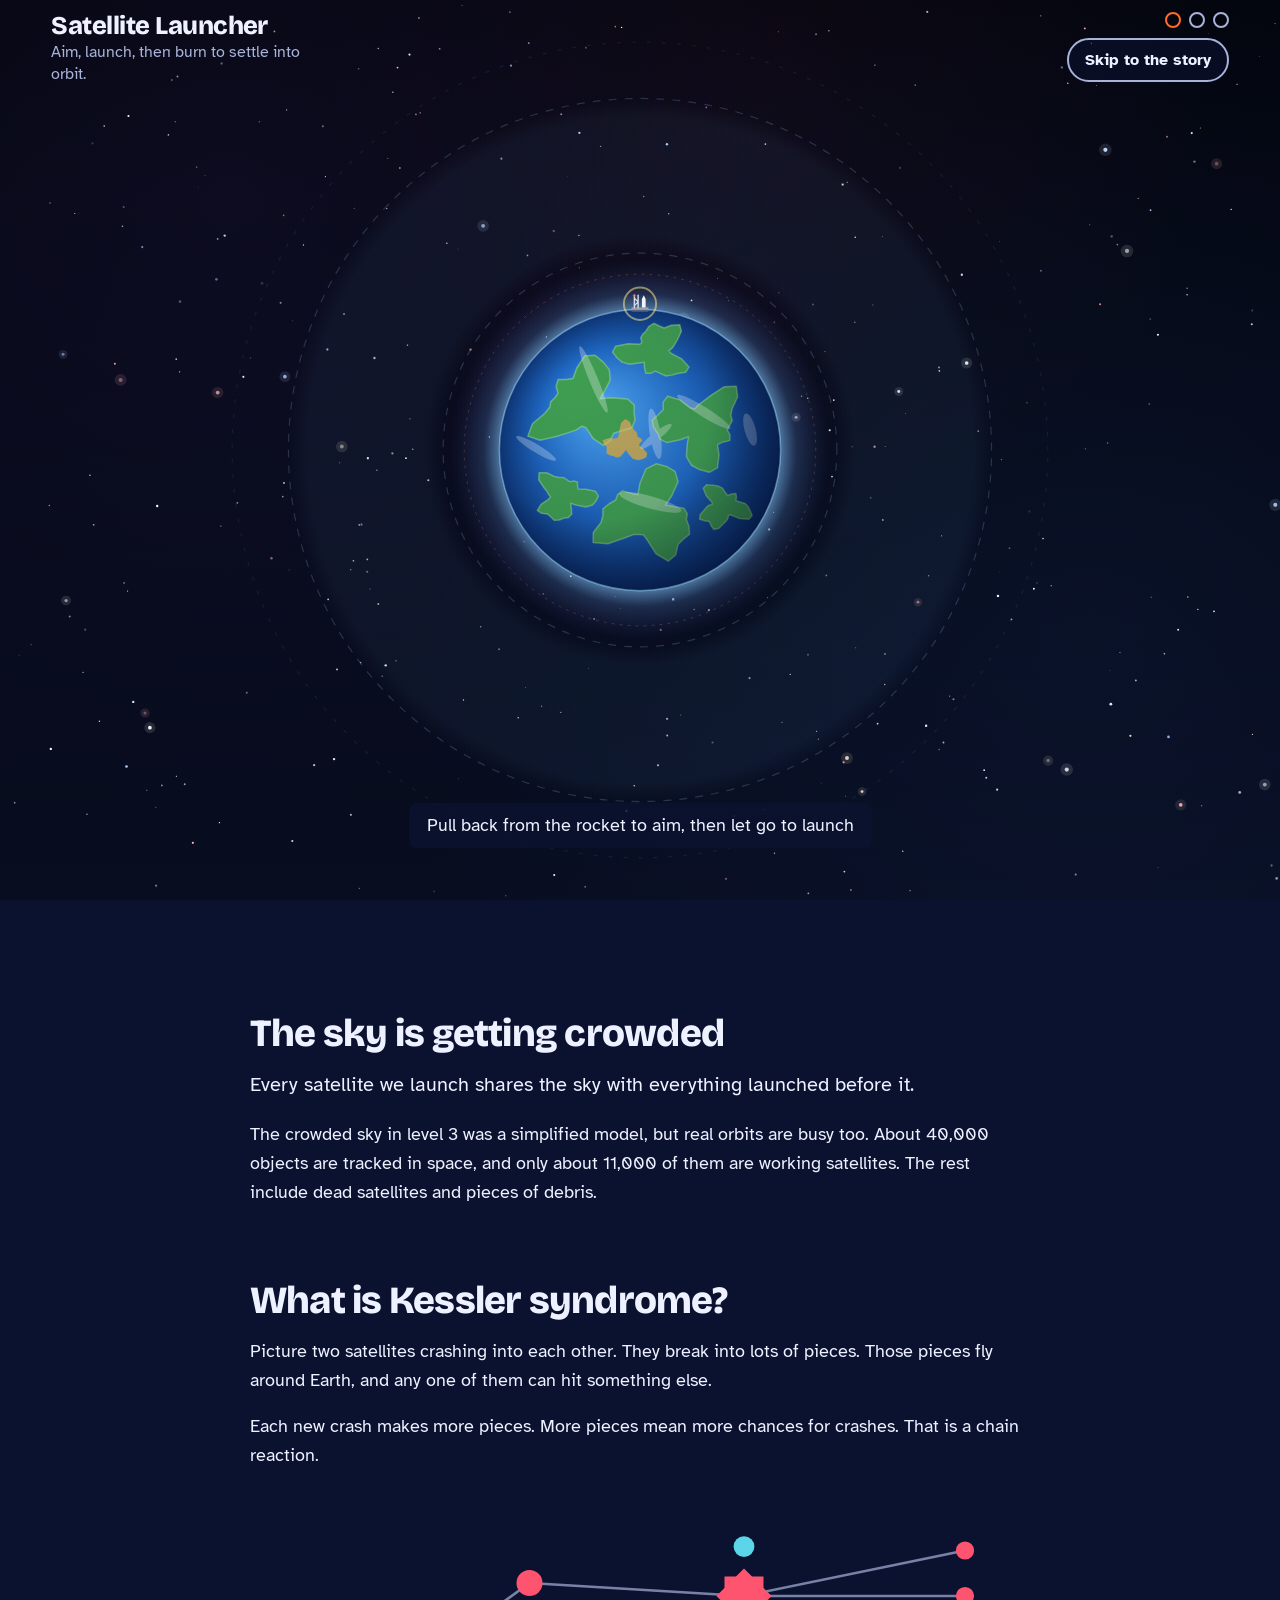
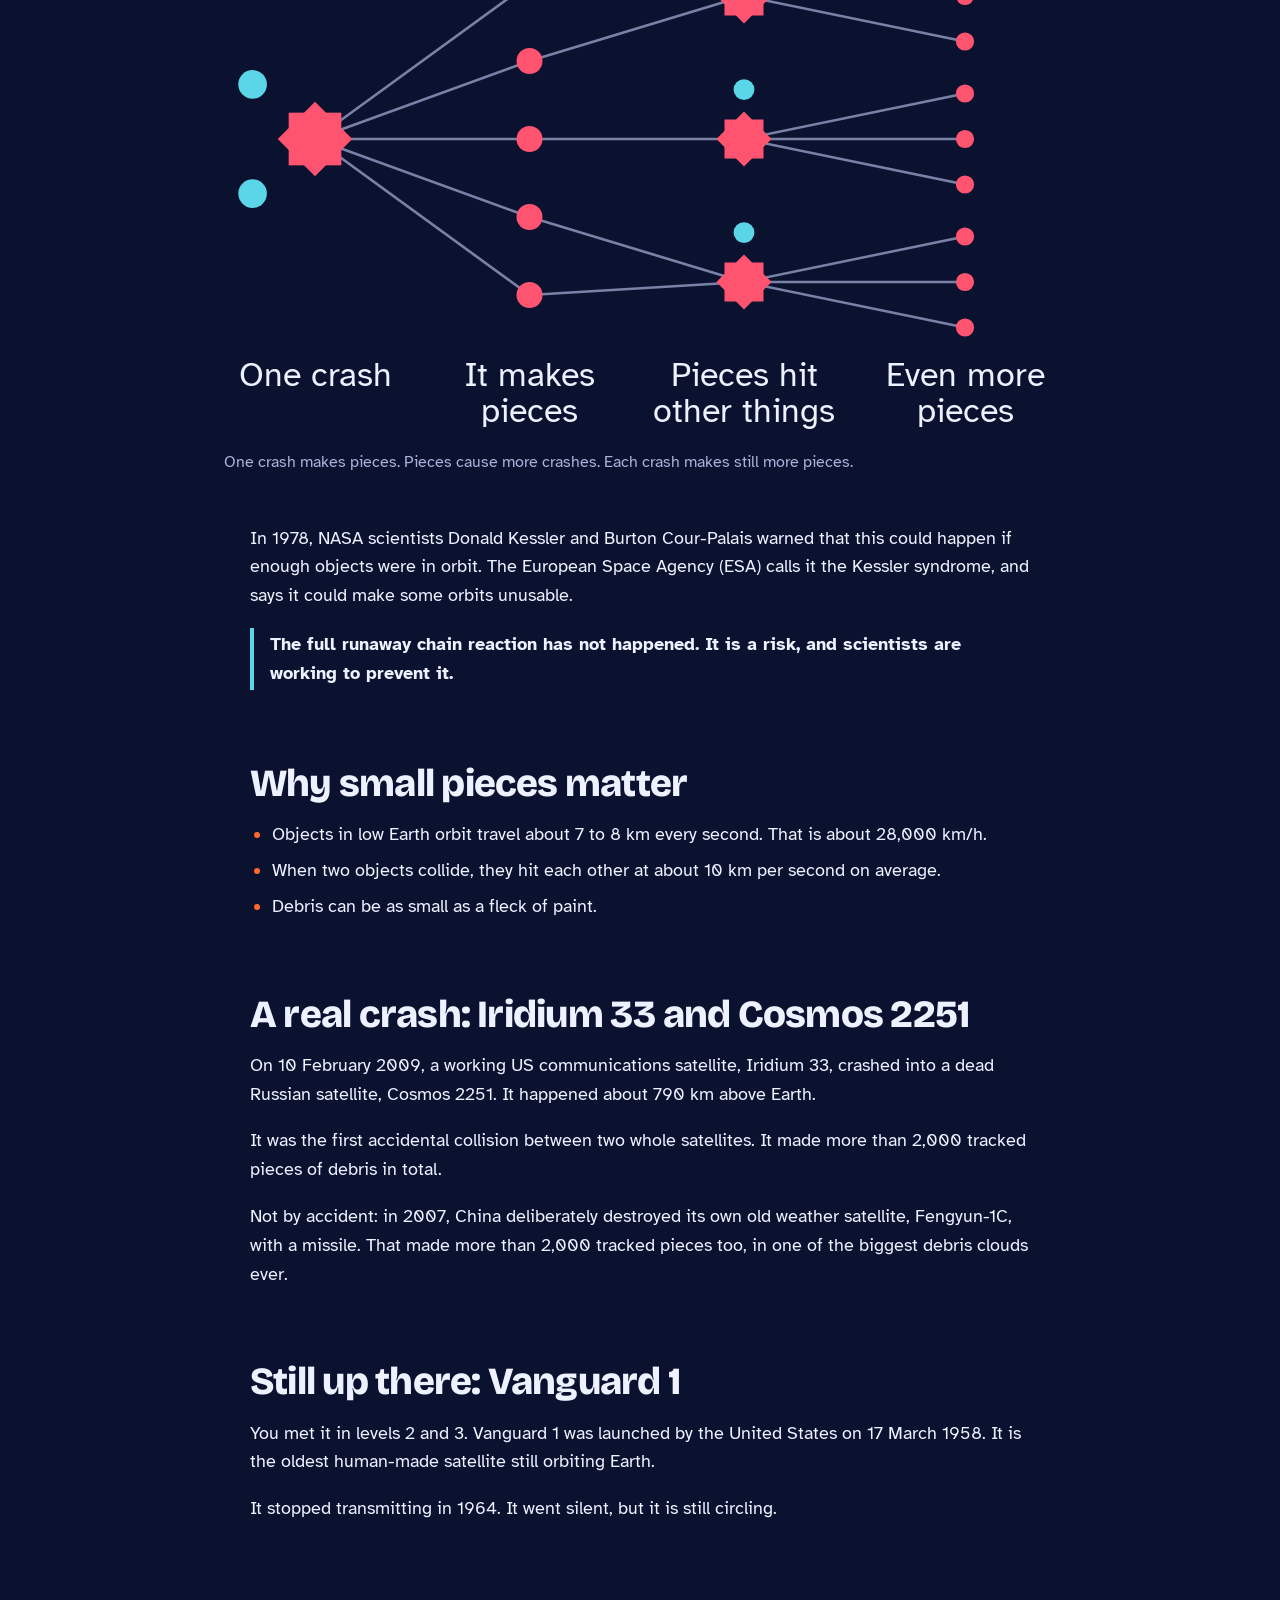
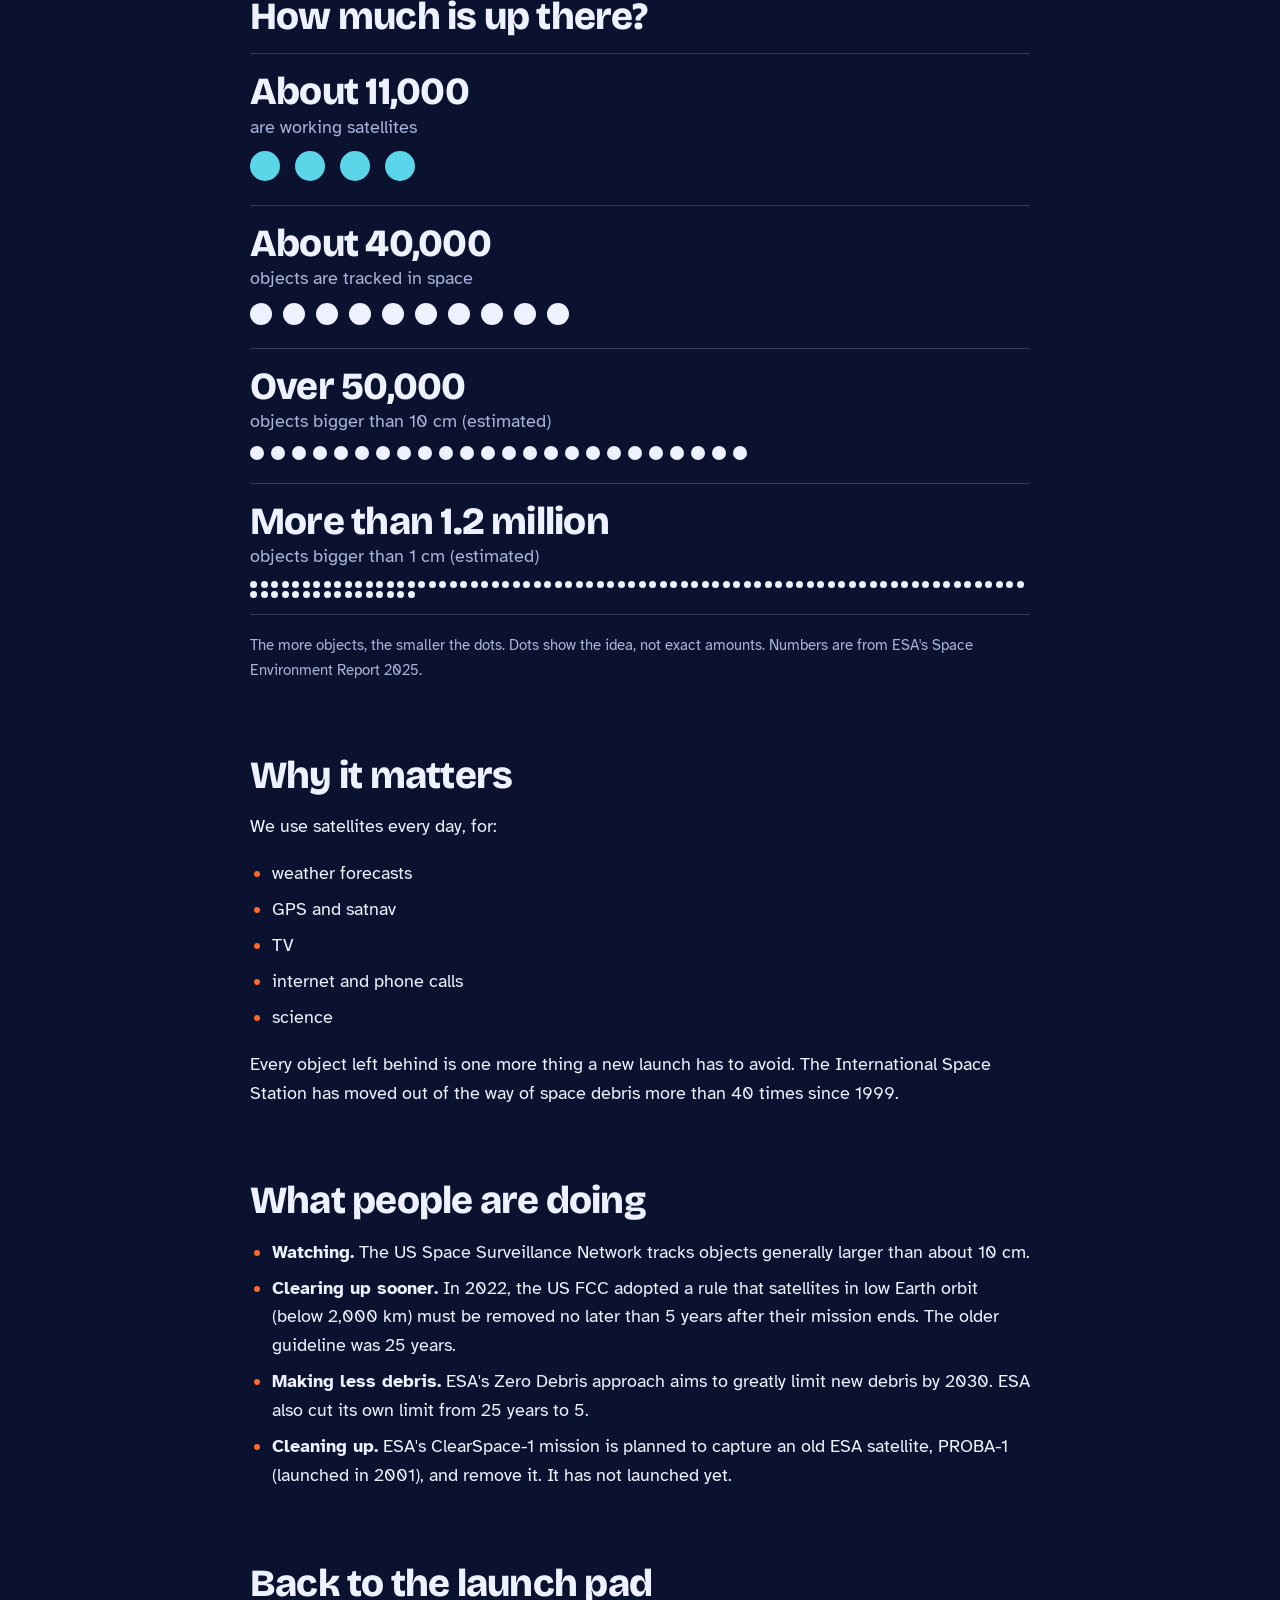
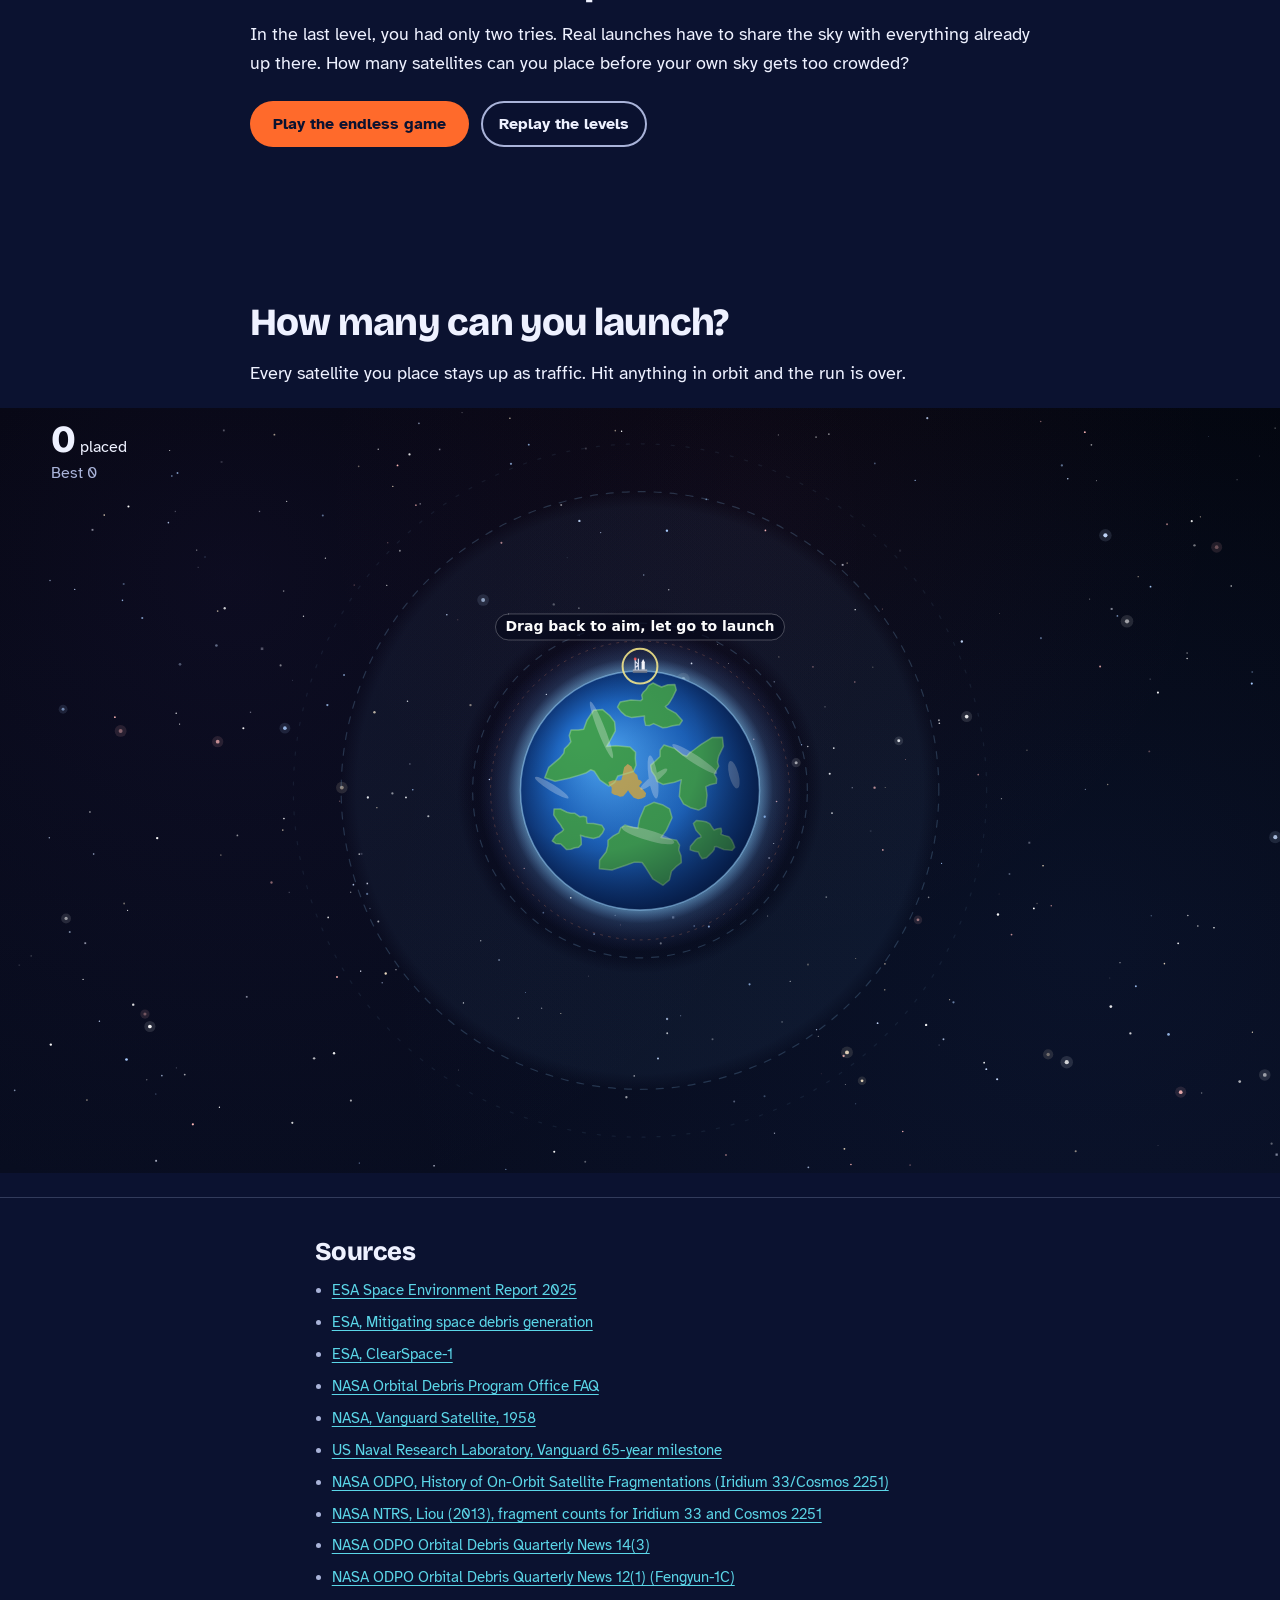
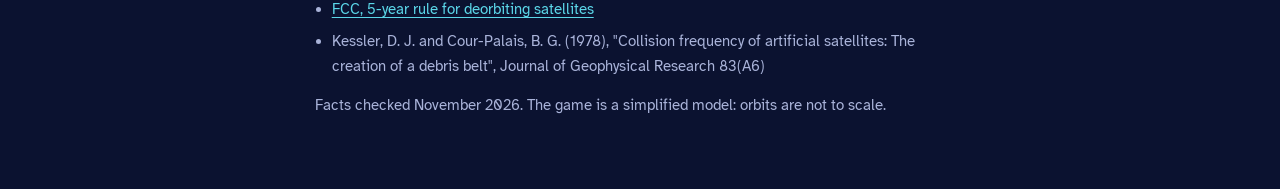
==== index.html @ e0dd737a "Add satellite launcher game and Kessler syndrome story page Front-end-only page: three scripted laun" ====
<!doctype html>
<html lang="en">
<head>
  <meta charset="utf-8">
  <meta name="viewport" content="width=device-width, initial-scale=1, viewport-fit=cover">
  <title>Satellite Launcher: how crowded is Earth's orbit?</title>
  <meta name="description" content="Launch a satellite into orbit, then find out why hardware left behind in space is a problem. A game and short story about space debris and the Kessler syndrome.">
  <meta name="theme-color" content="#0B1230">
  <link rel="icon" href="data:image/svg+xml,%3Csvg xmlns='http://www.w3.org/2000/svg' viewBox='0 0 32 32'%3E%3Crect width='32' height='32' fill='%230B1230'/%3E%3Ccircle cx='16' cy='16' r='9' fill='none' stroke='%235BD6E8' stroke-width='2'/%3E%3Ccircle cx='25' cy='16' r='3.5' fill='%23FF6A2B'/%3E%3C/svg%3E">
  <link rel="preconnect" href="https://fonts.googleapis.com">
  <link rel="preconnect" href="https://fonts.gstatic.com" crossorigin>
  <link href="https://fonts.googleapis.com/css2?family=Atkinson+Hyperlegible:wght@400;700&family=Bricolage+Grotesque:opsz,wght@12..96,700;12..96,800&display=swap" rel="stylesheet">
  <link rel="stylesheet" href="css/styles.css">
  <script type="module" src="js/main.js"></script>
</head>
<body>
<main>

  <!-- Scripted game: levels 1 to 3 -->
  <section id="game" class="stage" aria-label="Satellite launcher game">
    <canvas id="game-canvas" tabindex="0" aria-label="Satellite launcher game. Pull back from the rocket to aim, let go to launch, then press Space or tap to fire your burn. Keyboard: arrow keys aim, Enter launches, Space burns."></canvas>
    <div class="hud">
      <header class="hud-top">
        <div class="brand">
          <h1>Satellite Launcher</h1>
          <p>Aim, launch, then burn to settle into orbit.</p>
        </div>
        <div class="hud-right">
          <ol class="levels" aria-label="Level progress">
            <li><span class="ring" aria-hidden="true"></span><span class="sr-only">Level 1</span></li>
            <li><span class="ring" aria-hidden="true"></span><span class="sr-only">Level 2</span></li>
            <li><span class="ring" aria-hidden="true"></span><span class="sr-only">Level 3</span></li>
          </ol>
          <button type="button" id="skip-btn" class="btn btn-ghost">Skip to the story</button>
        </div>
      </header>
      <p id="attempt" class="attempt" hidden></p>
      <p id="engine-notice" class="notice" hidden></p>
      <div id="result" class="panel result" hidden role="group" aria-labelledby="result-h">
        <h2 id="result-h"></h2>
        <p id="result-line"></p>
        <button type="button" id="result-btn" class="btn btn-primary"></button>
      </div>
      <p id="prompt" class="prompt"></p>
    </div>
    <div id="live" class="sr-only" aria-live="polite"></div>
  </section>
  <div class="stage-skip">
    <button type="button" id="skip-btn-2" class="btn btn-ghost">Skip to the story &darr;</button>
  </div>

  <!-- Education article -->
  <article id="story" class="story" aria-labelledby="article-title">
    <div class="col">
      <h2 id="article-title" tabindex="-1">The sky is getting crowded</h2>
      <p id="opener-line" class="opener">Every satellite we launch shares the sky with everything launched before it.</p>
      <p>The crowded sky in level 3 was a simplified model, but real orbits are busy too. About 40,000 objects are tracked in space, and only about 11,000 of them are working satellites. The rest include dead satellites and pieces of debris.</p>
    </div>

    <div class="col">
      <h2>What is Kessler syndrome?</h2>
      <p>Picture two satellites crashing into each other. They break into lots of pieces. Those pieces fly around Earth, and any one of them can hit something else.</p>
      <p>Each new crash makes more pieces. More pieces mean more chances for crashes. That is a chain reaction.</p>
    </div>

    <figure class="chain">
      <svg viewBox="0 0 640 400" role="img" aria-labelledby="chain-t chain-d" xmlns="http://www.w3.org/2000/svg">
        <title id="chain-t">A chain reaction of crashes</title>
        <desc id="chain-d">Step one: one crash. Step two: it makes pieces. Step three: pieces hit three other satellites, causing three more crashes. Step four: those crashes make even more pieces.</desc>
        <defs>
          <g id="burst"><rect x="-15" y="-15" width="30" height="30"/><rect x="-15" y="-15" width="30" height="30" transform="rotate(45)"/></g>
        </defs>
        <g class="c-lines">
          <!-- crash to pieces -->
          <path d="M70 170L235 50M70 170L235 110M70 170L235 170M70 170L235 230M70 170L235 290"/>
          <!-- pieces to new crashes -->
          <path d="M235 50L400 60M235 110L400 60M235 170L400 170M235 230L400 280M235 290L400 280"/>
          <!-- new crashes to more pieces -->
          <path d="M400 60L570 25M400 60L570 60M400 60L570 95M400 170L570 135M400 170L570 170M400 170L570 205M400 280L570 245M400 280L570 280M400 280L570 315"/>
        </g>
        <g class="c-body"><circle cx="22" cy="128" r="11"/><circle cx="22" cy="212" r="11"/></g>
        <use href="#burst" class="c-burst" transform="translate(70 170) scale(1.35)"/>
        <g class="c-frag"><circle cx="235" cy="50" r="10"/><circle cx="235" cy="110" r="10"/><circle cx="235" cy="170" r="10"/><circle cx="235" cy="230" r="10"/><circle cx="235" cy="290" r="10"/></g>
        <g class="c-body"><circle cx="400" cy="22" r="8"/><circle cx="400" cy="132" r="8"/><circle cx="400" cy="242" r="8"/></g>
        <use href="#burst" class="c-burst" transform="translate(400 60)"/>
        <use href="#burst" class="c-burst" transform="translate(400 170)"/>
        <use href="#burst" class="c-burst" transform="translate(400 280)"/>
        <g class="c-frag c-small"><circle cx="570" cy="25" r="7"/><circle cx="570" cy="60" r="7"/><circle cx="570" cy="95" r="7"/><circle cx="570" cy="135" r="7"/><circle cx="570" cy="170" r="7"/><circle cx="570" cy="205" r="7"/><circle cx="570" cy="245" r="7"/><circle cx="570" cy="280" r="7"/><circle cx="570" cy="315" r="7"/></g>
        <g class="c-label" text-anchor="middle">
          <text x="70" y="360">One crash</text>
          <text x="235" y="360">It makes</text><text x="235" y="388">pieces</text>
          <text x="400" y="360">Pieces hit</text><text x="400" y="388">other things</text>
          <text x="570" y="360">Even more</text><text x="570" y="388">pieces</text>
        </g>
      </svg>
      <figcaption>One crash makes pieces. Pieces cause more crashes. Each crash makes still more pieces.</figcaption>
    </figure>

    <div class="col">
      <p>In 1978, NASA scientists Donald Kessler and Burton Cour-Palais warned that this could happen if enough objects were in orbit. The European Space Agency (ESA) calls it the Kessler syndrome, and says it could make some orbits unusable.</p>
      <p class="note">The full runaway chain reaction has not happened. It is a risk, and scientists are working to prevent it.</p>

      <h2>Why small pieces matter</h2>
      <ul>
        <li>Objects in low Earth orbit travel about 7 to 8 km every second. That is about 28,000 km/h.</li>
        <li>When two objects collide, they hit each other at about 10 km per second on average.</li>
        <li>Debris can be as small as a fleck of paint.</li>
      </ul>

      <h2>A real crash: Iridium 33 and Cosmos 2251</h2>
      <p>On 10 February 2009, a working US communications satellite, Iridium 33, crashed into a dead Russian satellite, Cosmos 2251. It happened about 790 km above Earth.</p>
      <p>It was the first accidental collision between two whole satellites. It made more than 2,000 tracked pieces of debris in total.</p>
      <p>Not by accident: in 2007, China deliberately destroyed its own old weather satellite, Fengyun-1C, with a missile. That made more than 2,000 tracked pieces too, in one of the biggest debris clouds ever.</p>

      <h2>Still up there: Vanguard 1</h2>
      <p>You met it in levels 2 and 3. Vanguard 1 was launched by the United States on 17 March 1958. It is the oldest human-made satellite still orbiting Earth.</p>
      <p>It stopped transmitting in 1964. It went silent, but it is still circling.</p>

      <h2>How much is up there?</h2>
    </div>

    <div class="col">
      <ol class="ladder" aria-label="How many objects are in orbit">
        <li class="rung" style="--d:30px;--c:var(--track)">
          <p class="num">About 11,000</p>
          <p class="what">are working satellites</p>
          <div class="dots" data-dots="4" aria-hidden="true"></div>
        </li>
        <li class="rung" style="--d:22px;--c:var(--starlight)">
          <p class="num">About 40,000</p>
          <p class="what">objects are tracked in space</p>
          <div class="dots" data-dots="10" aria-hidden="true"></div>
        </li>
        <li class="rung" style="--d:14px;--c:var(--starlight)">
          <p class="num">Over 50,000</p>
          <p class="what">objects bigger than 10 cm (estimated)</p>
          <div class="dots" data-dots="24" aria-hidden="true"></div>
        </li>
        <li class="rung" style="--d:7px;--c:var(--starlight)">
          <p class="num">More than 1.2 million</p>
          <p class="what">objects bigger than 1 cm (estimated)</p>
          <div class="dots" data-dots="90" aria-hidden="true"></div>
        </li>
      </ol>
      <p class="small">The more objects, the smaller the dots. Dots show the idea, not exact amounts. Numbers are from ESA's Space Environment Report 2025.</p>

      <h2>Why it matters</h2>
      <p>We use satellites every day, for:</p>
      <ul>
        <li>weather forecasts</li>
        <li>GPS and satnav</li>
        <li>TV</li>
        <li>internet and phone calls</li>
        <li>science</li>
      </ul>
      <p>Every object left behind is one more thing a new launch has to avoid. The International Space Station has moved out of the way of space debris more than 40 times since 1999.</p>

      <h2>What people are doing</h2>
      <ul>
        <li><strong>Watching.</strong> The US Space Surveillance Network tracks objects generally larger than about 10 cm.</li>
        <li><strong>Clearing up sooner.</strong> In 2022, the US FCC adopted a rule that satellites in low Earth orbit (below 2,000 km) must be removed no later than 5 years after their mission ends. The older guideline was 25 years.</li>
        <li><strong>Making less debris.</strong> ESA's Zero Debris approach aims to greatly limit new debris by 2030. ESA also cut its own limit from 25 years to 5.</li>
        <li><strong>Cleaning up.</strong> ESA's ClearSpace-1 mission is planned to capture an old ESA satellite, PROBA-1 (launched in 2001), and remove it. It has not launched yet.</li>
      </ul>

      <h2>Back to the launch pad</h2>
      <p>In the last level, you had only two tries. Real launches have to share the sky with everything already up there. How many satellites can you place before your own sky gets too crowded?</p>
      <p class="actions">
        <button type="button" id="to-endless-btn" class="btn btn-primary">Play the endless game</button>
        <button type="button" id="replay-btn" class="btn btn-ghost">Replay the levels</button>
      </p>
    </div>
  </article>

  <!-- Endless game -->
  <section id="endless" class="endless" aria-labelledby="endless-title">
    <div class="col">
      <h2 id="endless-title">How many can you launch?</h2>
      <p>Every satellite you place stays up as traffic. Hit anything in orbit and the run is over.</p>
    </div>
    <div class="stage stage-endless">
      <canvas id="endless-canvas" tabindex="0" aria-label="Endless satellite launcher. Pull back from the rocket to aim, let go to launch, then press Space or tap to fire your burn. Every satellite you place stays in orbit. Keyboard: arrow keys aim, Enter launches, Space burns."></canvas>
      <div class="hud">
        <div class="score">
          <p><span class="big" id="e-count">0</span> placed</p>
          <p class="dim">Best <span id="e-best">0</span></p>
        </div>
        <p id="e-toast" class="prompt toast" hidden></p>
        <div id="e-over" class="panel result" data-tone="bad" hidden role="group" aria-labelledby="e-over-h">
          <h2 id="e-over-h">Game over</h2>
          <p class="score-line"><span class="big" id="e-over-score">0</span> placed. <strong id="e-over-best"></strong></p>
          <p id="e-over-hit"></p>
          <p id="e-over-line"></p>
          <button type="button" id="e-over-btn" class="btn btn-primary">Play again</button>
        </div>
      </div>
      <div id="e-live" class="sr-only" aria-live="polite"></div>
    </div>
  </section>
</main>

<footer class="foot">
  <div class="col">
    <h2>Sources</h2>
    <ul>
      <li><a href="https://www.esa.int/Space_Safety/ESA_Space_Environment_Report_2025">ESA Space Environment Report 2025</a></li>
      <li><a href="https://www.esa.int/Space_Safety/Space_Debris/Mitigating_space_debris_generation">ESA, Mitigating space debris generation</a></li>
      <li><a href="https://www.esa.int/Space_Safety/Clearspace-1">ESA, ClearSpace-1</a></li>
      <li><a href="https://orbitaldebris.jsc.nasa.gov/faq/">NASA Orbital Debris Program Office FAQ</a></li>
      <li><a href="https://www.nasa.gov/content/vanguard-satellite-1958">NASA, Vanguard Satellite, 1958</a></li>
      <li><a href="https://www.nrl.navy.mil/Media/News/Article/3332003/nrl-achieves-65-year-milestone-in-space-satellite-exploration/">US Naval Research Laboratory, Vanguard 65-year milestone</a></li>
      <li><a href="https://orbitaldebris.jsc.nasa.gov/library/HOOSF_16e.pdf">NASA ODPO, History of On-Orbit Satellite Fragmentations (Iridium 33/Cosmos 2251)</a></li>
      <li><a href="https://ntrs.nasa.gov/api/citations/20150003820/downloads/20150003820.pdf">NASA NTRS, Liou (2013), fragment counts for Iridium 33 and Cosmos 2251</a></li>
      <li><a href="https://www.orbitaldebris.jsc.nasa.gov/Quarterly-News/pdfs/ODQNv14i3.pdf">NASA ODPO Orbital Debris Quarterly News 14(3)</a></li>
      <li><a href="https://orbitaldebris.jsc.nasa.gov/quarterly-news/pdfs/odqnv12i1.pdf">NASA ODPO Orbital Debris Quarterly News 12(1) (Fengyun-1C)</a></li>
      <li><a href="https://www.fcc.gov/document/fcc-adopts-new-5-year-rule-deorbiting-satellites-0">FCC, 5-year rule for deorbiting satellites</a></li>
      <li>Kessler, D. J. and Cour-Palais, B. G. (1978), "Collision frequency of artificial satellites: The creation of a debris belt", Journal of Geophysical Research 83(A6)</li>
    </ul>
    <p>Facts checked November 2026. The game is a simplified model: orbits are not to scale.</p>
  </div>
</footer>
</body>
</html>
---- css/styles.css ----
:root {
  --ink: #0B1230;
  --upper: #16224F;
  --starlight: #EEF1FF;
  --dim: #A9B3D9;
  --signal: #FF6A2B;
  --track: #5BD6E8;
  --hazard: #FF5470;
  --display: "Bricolage Grotesque", "Avenir Next", "Trebuchet MS", system-ui, sans-serif;
  --body: "Atkinson Hyperlegible", system-ui, -apple-system, "Segoe UI", Roboto, sans-serif;
  --gutter: max(16px, 4vw);
  --t-1: 1rem;
  --t-2: 1.25rem;
  --t-3: 1.6rem;
  --t-4: clamp(1.6rem, 1rem + 2.6vw, 2.4rem);
  --t-5: clamp(2.4rem, 1.5rem + 4vw, 4rem);
}

*, *::before, *::after { box-sizing: border-box; }
html { background: var(--ink); -webkit-text-size-adjust: 100%; }
body {
  margin: 0;
  background: var(--ink);
  color: var(--starlight);
  font: 400 1.125rem/1.6 var(--body);
}
h1, h2 { font-family: var(--display); font-weight: 800; line-height: 1.1; letter-spacing: -0.02em; margin: 0; }
p, ul, ol { margin: 0 0 1em; }
a { color: var(--track); text-underline-offset: 3px; }
a:focus-visible, button:focus-visible, canvas:focus-visible, h2:focus-visible {
  outline: 3px solid var(--signal);
  outline-offset: 3px;
}
h2[tabindex="-1"]:focus-visible { outline-offset: 6px; }
.sr-only {
  position: absolute; width: 1px; height: 1px; margin: -1px; padding: 0;
  overflow: hidden; clip: rect(0 0 0 0); white-space: nowrap; border: 0;
}

/* Buttons */
.btn {
  font: 700 1rem/1 var(--body);
  padding: 0.8em 1.3em;
  min-height: 44px;
  border-radius: 999px;
  border: 2px solid transparent;
  cursor: pointer;
  pointer-events: auto;
}
.btn-primary { background: var(--signal); color: var(--ink); }
.btn-primary:hover { background: #ff8450; }
.btn-ghost { background: rgba(11, 18, 48, 0.6); color: var(--starlight); border-color: var(--dim); padding: 0.6em 1em; }
.btn-ghost:hover { border-color: var(--starlight); }

/* Game stage */
.stage {
  position: relative;
  height: 100vh;
  height: 100svh;
  overflow: hidden;
  background: var(--ink);
}
.stage canvas {
  display: block;
  width: 100%;
  height: 100%;
  touch-action: none;
  transition: opacity 0.7s ease;
}
.stage canvas:focus-visible { outline-offset: -6px; }
/* Skip strip below the top game: phones only, so there is always a non-canvas place to touch and scroll. */
.stage-skip { display: none; }
.hud {
  position: absolute; inset: 0;
  pointer-events: none;
  padding: max(12px, env(safe-area-inset-top)) var(--gutter) max(16px, env(safe-area-inset-bottom));
  display: flex; flex-direction: column;
  transition: opacity 0.7s ease, visibility 0s;
}
.hud-top { display: flex; justify-content: space-between; align-items: flex-start; gap: 12px; }
.brand h1 { font-size: 1.25rem; }
.brand p { margin: 2px 0 0; font-size: 0.95rem; color: var(--dim); max-width: 28ch; line-height: 1.35; }
.hud-right { display: flex; flex-direction: column; align-items: flex-end; gap: 10px; }
.levels { list-style: none; display: flex; gap: 8px; margin: 0; padding: 0; }
.ring {
  display: block; width: 16px; height: 16px; border-radius: 50%;
  border: 2px solid var(--dim); background: transparent;
}
.levels li.current .ring { border-color: var(--signal); }
.levels li.done .ring { border-color: var(--signal); background: var(--signal); }

.attempt { margin: 10px 0 0; font-weight: 700; color: var(--signal); }
.notice {
  margin: 8px 0 0; align-self: flex-start; font-size: 0.9rem; color: var(--ink);
  background: var(--dim); padding: 4px 10px; border-radius: 8px;
}

.prompt {
  margin: auto auto 0;
  max-width: min(60ch, 100%);
  text-align: center;
  font-size: var(--t-1);
  line-height: 1.4;
  padding: 10px 18px;
  border-radius: 8px;
  background: rgba(11, 18, 48, 0.78);
  margin-bottom: max(8px, 4svh);
}
.prompt:empty { display: none; }
.prompt[hidden] { display: none; }

.panel {
  background: rgba(22, 34, 79, 0.85);
  border: 1px solid rgba(91, 214, 232, 0.35);
  border-radius: 8px;
  padding: 20px 22px;
}
.result {
  position: absolute; left: 50%; top: 50%;
  transform: translate(-50%, -50%);
  width: min(26rem, calc(100% - 2 * var(--gutter)));
  pointer-events: none;
}
.result[hidden] { display: none; }
.result h2 { font-size: var(--t-3); margin-bottom: 8px; }
.result[data-tone="good"] h2 { color: var(--track); }
.result[data-tone="bad"] h2 { color: var(--hazard); }
.result p { margin-bottom: 14px; }

/* The one orchestrated moment: fade from level 3 into the article */
.stage.is-fading .hud { opacity: 0; visibility: hidden; transition: opacity 0.7s ease, visibility 0s 0.7s; }
.stage.is-fading canvas { opacity: 0.2; }

/* Article */
.col { width: min(100% - 2 * var(--gutter), 65ch); margin-inline: auto; }
.story { padding: clamp(48px, 10vw, 112px) 0 clamp(32px, 6vw, 64px); }
.story h2, .endless h2 { font-size: var(--t-4); margin: clamp(40px, 7vw, 72px) 0 16px; }
.story > .col:first-child h2 { margin-top: 0; }
.opener { font-size: var(--t-2); line-height: 1.5; color: var(--starlight); }
.note {
  border-left: 4px solid var(--track);
  padding: 2px 0 2px 16px;
  font-weight: 700;
}
.small { font-size: 0.95rem; color: var(--dim); }
.story ul { padding-left: 1.2em; }
.story li { margin-bottom: 0.4em; }
.story li::marker { color: var(--signal); }
.actions { display: flex; flex-wrap: wrap; gap: 12px; margin-top: 24px; }

/* Chain-reaction diagram */
.chain { width: min(100% - 2 * var(--gutter), 52rem); margin: clamp(28px, 5vw, 48px) auto; }
.chain svg { display: block; width: 100%; height: auto; }
.chain figcaption { margin-top: 12px; color: var(--dim); font-size: 1rem; max-width: 65ch; }
.c-lines path { stroke: var(--dim); stroke-width: 2; fill: none; opacity: 0.7; }
.c-body circle { fill: var(--track); }
.c-burst { fill: var(--hazard); }
.c-frag circle { fill: var(--hazard); }
.c-label text { fill: var(--starlight); font: 400 26px var(--body); }

/* Size ladder */
.ladder { list-style: none; padding: 0; margin: 0 0 1em; }
.rung { padding: 16px 0; border-top: 1px solid rgba(169, 179, 217, 0.25); }
.rung:last-child { border-bottom: 1px solid rgba(169, 179, 217, 0.25); }
.rung p { margin: 0; }
.rung .num { font: 800 var(--t-4)/1.1 var(--display); letter-spacing: -0.02em; }
.rung .what { color: var(--dim); margin-bottom: 10px; }
.dots { display: flex; flex-wrap: wrap; gap: calc(var(--d) * 0.5); align-items: center; }
.dots span { width: var(--d); height: var(--d); border-radius: 50%; background: var(--c); }

/* Endless */
.endless { padding-bottom: 24px; }
.endless .col p { margin-bottom: 20px; }
.stage-endless { height: 85vh; height: 85svh; min-height: 420px; }
.score { font-size: 1rem; }
.score p { margin: 0; }
.big { font: 800 var(--t-4)/1 var(--display); }
.dim { color: var(--dim); }
.toast { margin-bottom: max(8px, 4svh); }
#e-over .score-line .big { font-size: var(--t-3); }
#e-over p:empty { display: none; }

/* Footer */
.foot { padding: 40px 0 56px; border-top: 1px solid rgba(169, 179, 217, 0.25); font-size: 0.95rem; color: var(--dim); }
.foot h2 { font-size: var(--t-3); color: var(--starlight); margin-bottom: 12px; }
.foot ul { padding-left: 1.1em; }
.foot li { margin-bottom: 0.5em; overflow-wrap: anywhere; }

/* Compact HUD on narrow screens */
@media (max-width: 700px), (pointer: coarse) {
  #game.stage { height: calc(100svh - 64px); min-height: 360px; }
  .stage-skip {
    display: flex; justify-content: center; align-items: center;
    height: 64px; padding: 0 var(--gutter) env(safe-area-inset-bottom);
  }
  .stage-skip .btn { width: min(100%, 22rem); }
  /* The strip below the canvas is the one skip on phones; don't show it twice. */
  #skip-btn { display: none; }
  /* Endless: leave margins and a shorter canvas so a thumb can always scroll the page. */
  .stage-endless { height: 72svh; min-height: 360px; margin-inline: var(--gutter); border-radius: 8px; }
  .endless { padding-bottom: 48px; }
}
@media (max-width: 600px) {
  .brand p { display: none; }
  .brand h1 { font-size: 1.1rem; }
  .hud-right { gap: 8px; }
  .btn-ghost { padding: 0.5em 0.9em; font-size: 0.9rem; }
  .prompt { font-size: 0.95rem; margin-bottom: max(24px, 8svh); }
}
@media (min-width: 900px) {
  .brand h1 { font-size: 1.6rem; }
  .brand p { font-size: 1rem; }
  .prompt { font-size: 1.1rem; }
}

@media (prefers-reduced-motion: reduce) {
  html { scroll-behavior: auto; }
  .hud, .stage canvas, .stage.is-fading .hud { transition: none; }
}
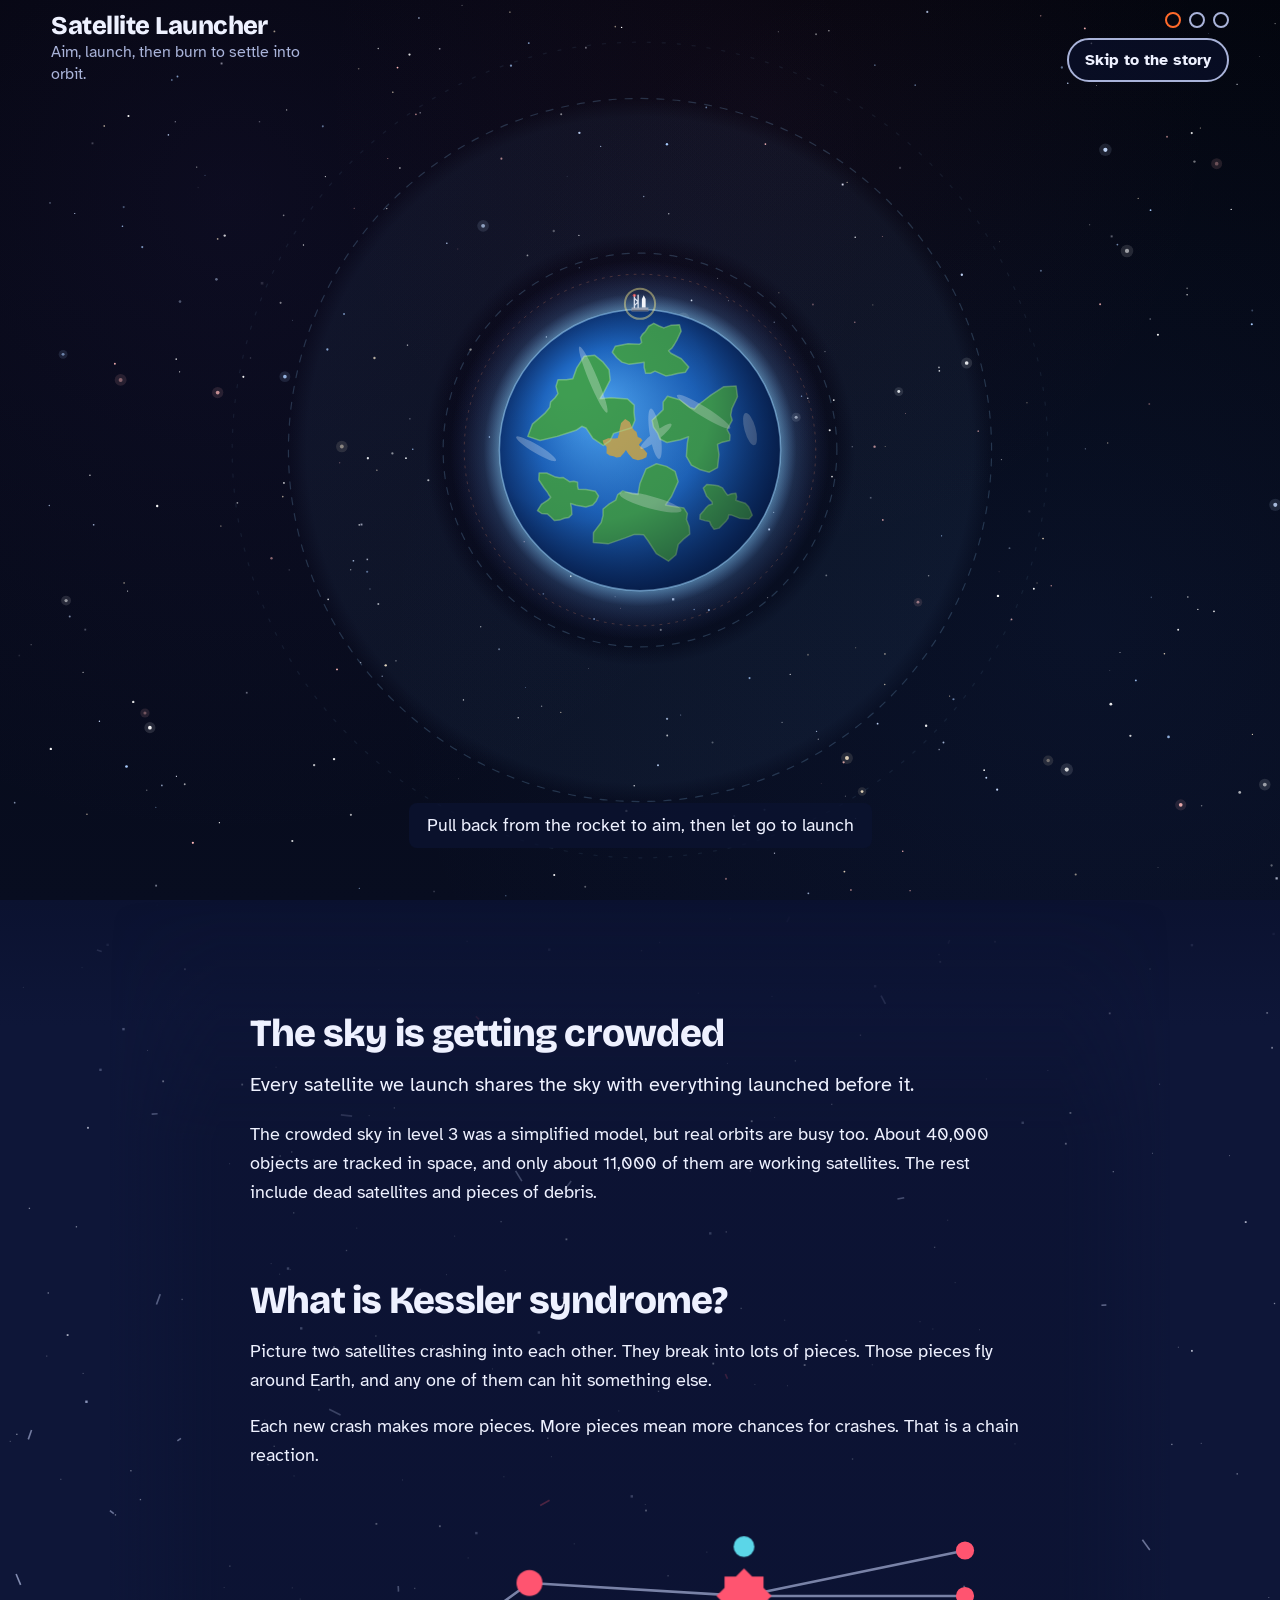
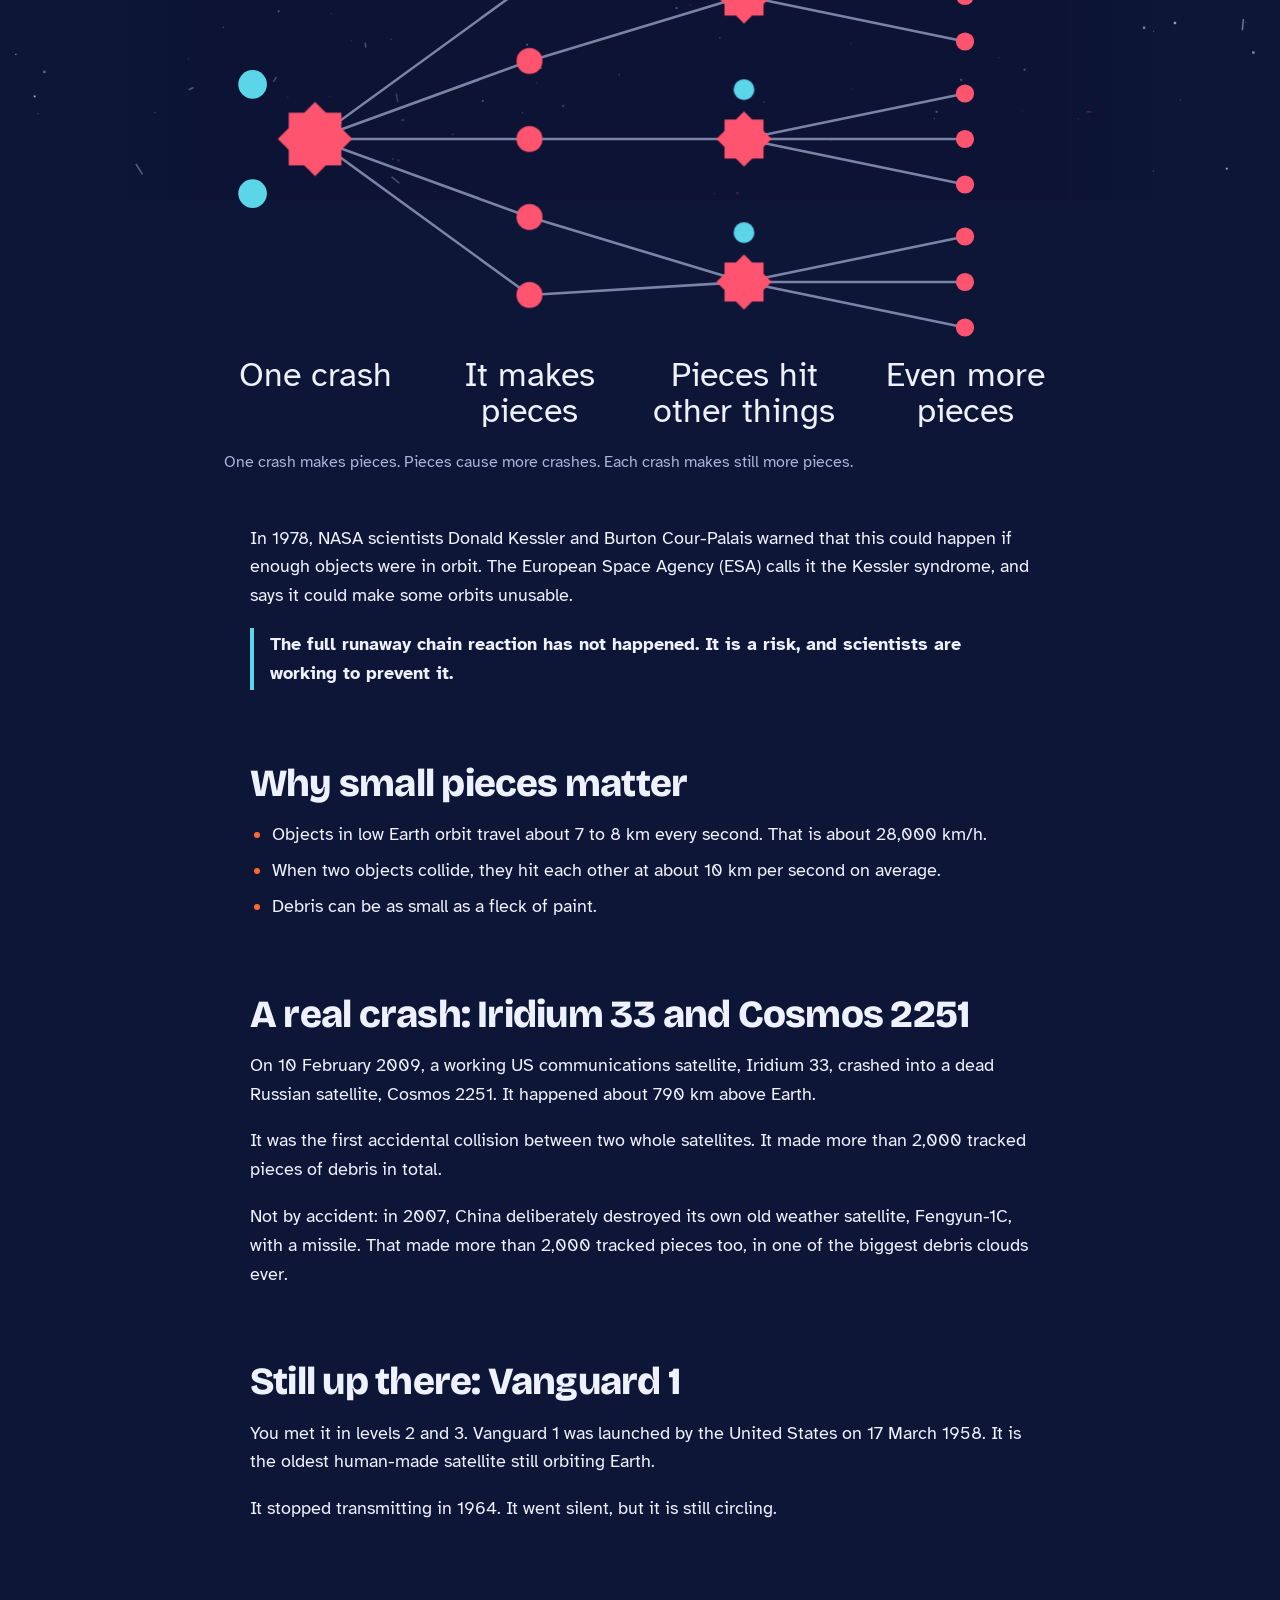
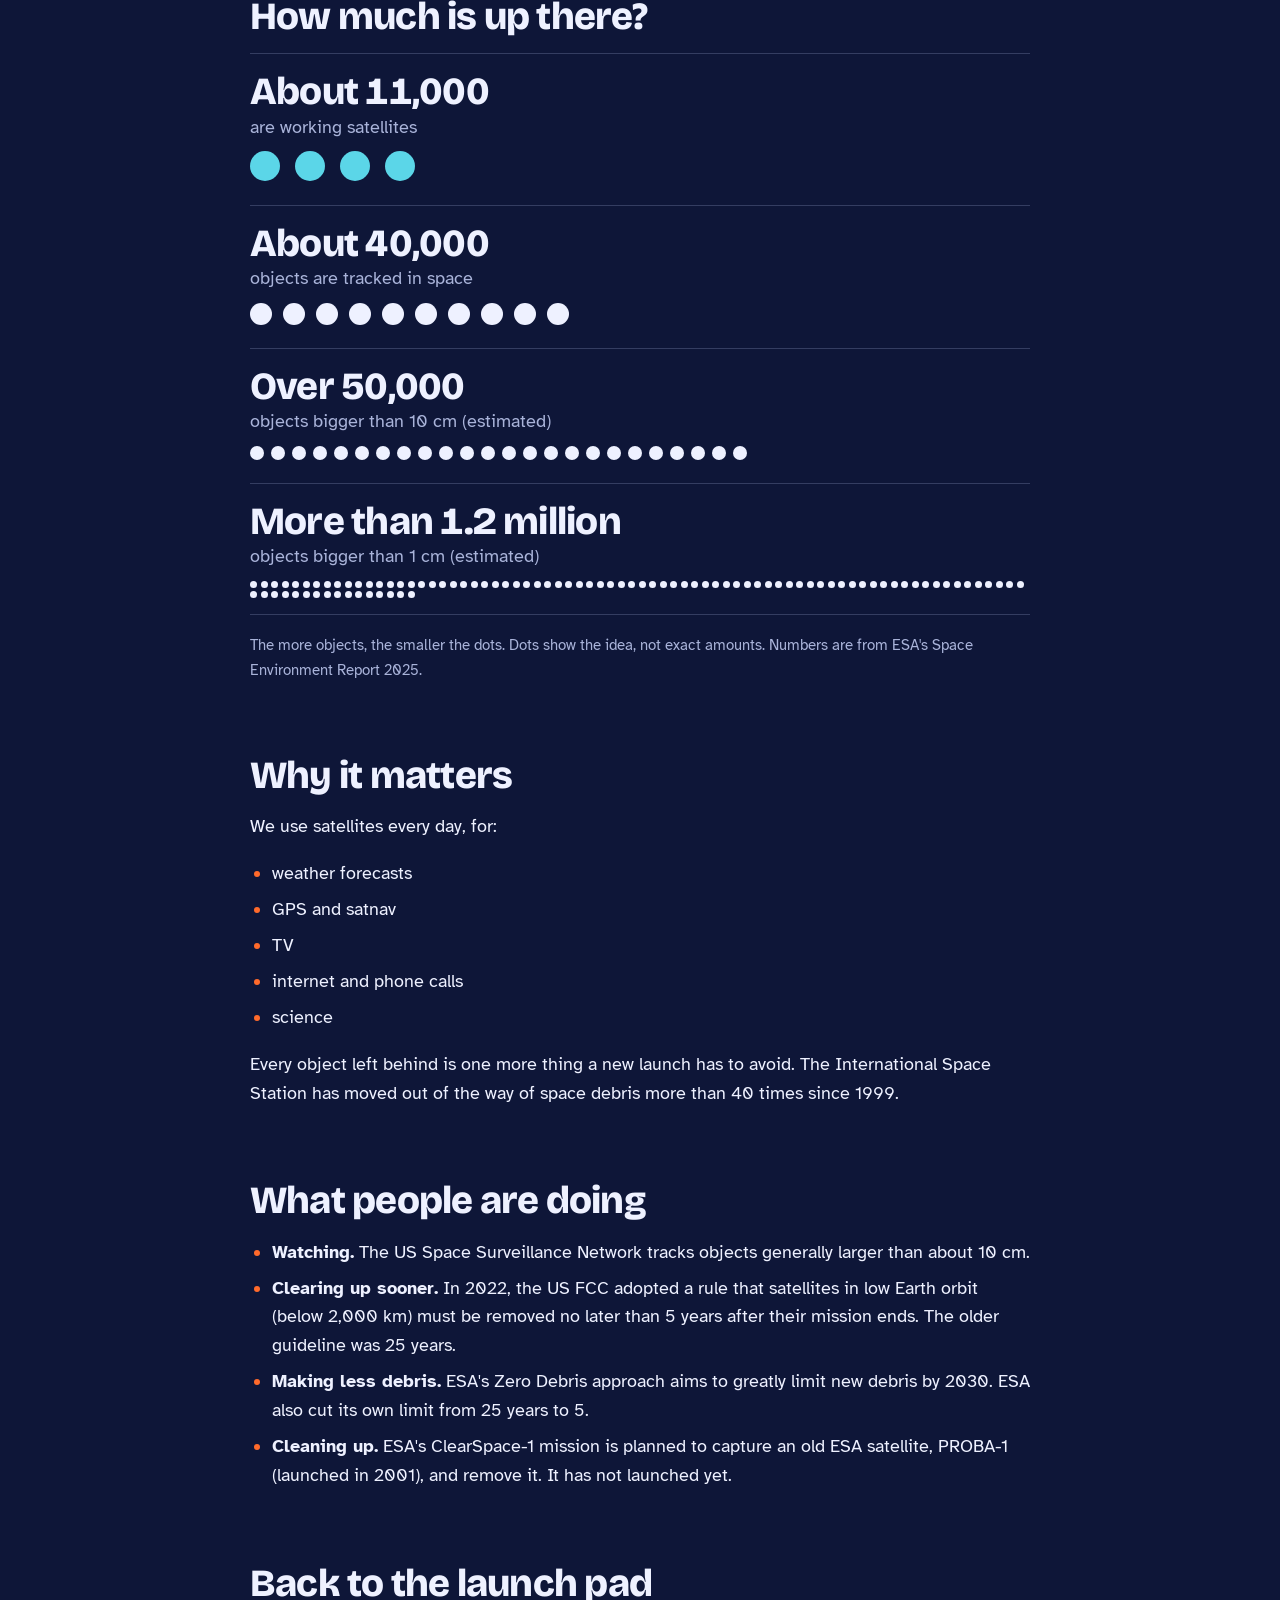
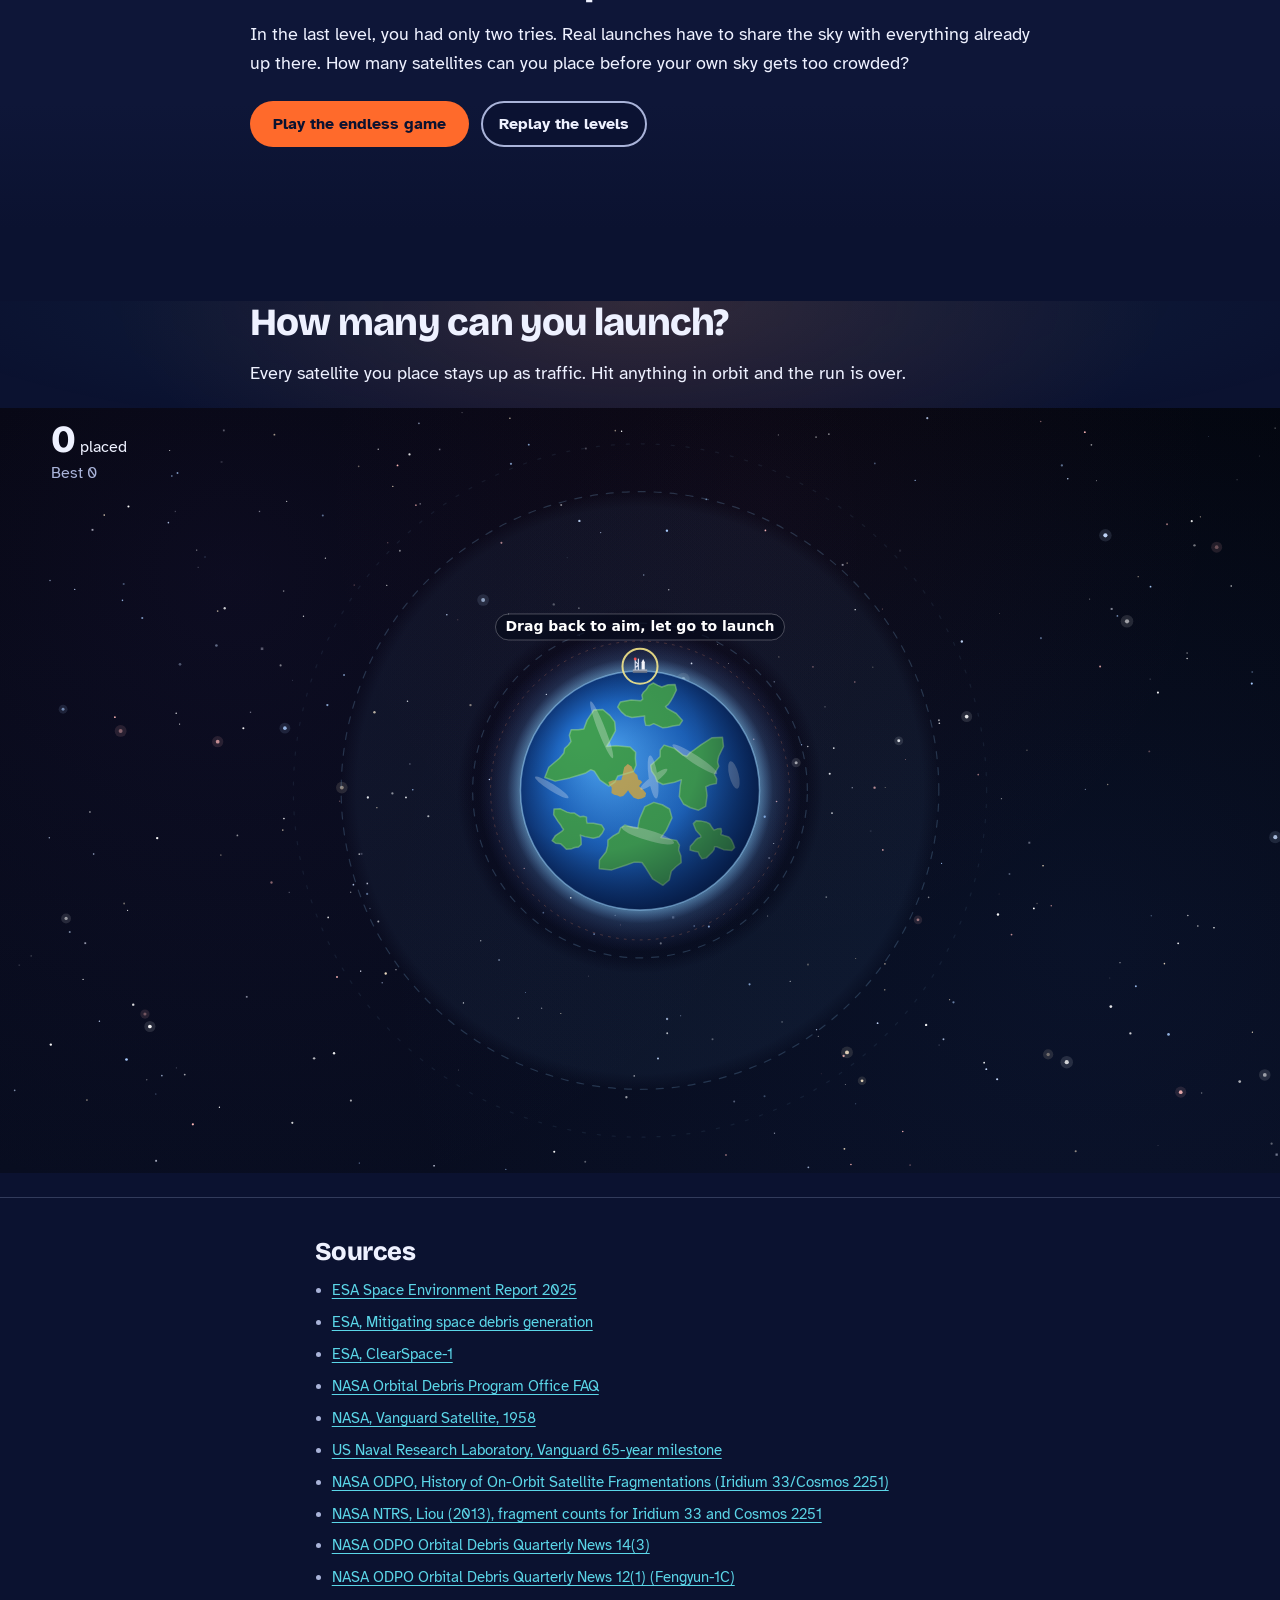
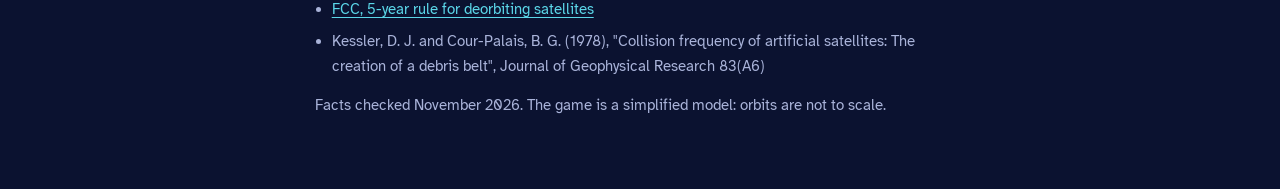
==== commit 83a674ed: "Add space background and scroll effects to the article Co-Authored-By: Claude Fable 5.2 <noreply@ant" ====
--- a/index.html
+++ b/index.html
@@ -51,19 +51,21 @@
 
   <!-- Education article -->
   <article id="story" class="story" aria-labelledby="article-title">
-    <div class="col">
-      <h2 id="article-title" tabindex="-1">The sky is getting crowded</h2>
+    <div class="sky" aria-hidden="true"><canvas class="sky-canvas"></canvas></div>
+    <div class="orbit-progress" aria-hidden="true"><span class="orbit-sat"></span></div>
+    <div class="col">
+      <h2 id="article-title" tabindex="-1" data-sky="0.06">The sky is getting crowded</h2>
       <p id="opener-line" class="opener">Every satellite we launch shares the sky with everything launched before it.</p>
       <p>The crowded sky in level 3 was a simplified model, but real orbits are busy too. About 40,000 objects are tracked in space, and only about 11,000 of them are working satellites. The rest include dead satellites and pieces of debris.</p>
     </div>
 
     <div class="col">
-      <h2>What is Kessler syndrome?</h2>
+      <h2 data-sky="0.35">What is Kessler syndrome?</h2>
       <p>Picture two satellites crashing into each other. They break into lots of pieces. Those pieces fly around Earth, and any one of them can hit something else.</p>
       <p>Each new crash makes more pieces. More pieces mean more chances for crashes. That is a chain reaction.</p>
     </div>
 
-    <figure class="chain">
+    <figure class="chain" data-sky="0.6">
       <svg viewBox="0 0 640 400" role="img" aria-labelledby="chain-t chain-d" xmlns="http://www.w3.org/2000/svg">
         <title id="chain-t">A chain reaction of crashes</title>
         <desc id="chain-d">Step one: one crash. Step two: it makes pieces. Step three: pieces hit three other satellites, causing three more crashes. Step four: those crashes make even more pieces.</desc>
@@ -72,42 +74,42 @@
         </defs>
         <g class="c-lines">
           <!-- crash to pieces -->
-          <path d="M70 170L235 50M70 170L235 110M70 170L235 170M70 170L235 230M70 170L235 290"/>
+          <path data-step="2" pathLength="1" d="M70 170L235 50M70 170L235 110M70 170L235 170M70 170L235 230M70 170L235 290"/>
           <!-- pieces to new crashes -->
-          <path d="M235 50L400 60M235 110L400 60M235 170L400 170M235 230L400 280M235 290L400 280"/>
+          <path data-step="3" pathLength="1" d="M235 50L400 60M235 110L400 60M235 170L400 170M235 230L400 280M235 290L400 280"/>
           <!-- new crashes to more pieces -->
-          <path d="M400 60L570 25M400 60L570 60M400 60L570 95M400 170L570 135M400 170L570 170M400 170L570 205M400 280L570 245M400 280L570 280M400 280L570 315"/>
+          <path data-step="4" pathLength="1" d="M400 60L570 25M400 60L570 60M400 60L570 95M400 170L570 135M400 170L570 170M400 170L570 205M400 280L570 245M400 280L570 280M400 280L570 315"/>
         </g>
-        <g class="c-body"><circle cx="22" cy="128" r="11"/><circle cx="22" cy="212" r="11"/></g>
-        <use href="#burst" class="c-burst" transform="translate(70 170) scale(1.35)"/>
-        <g class="c-frag"><circle cx="235" cy="50" r="10"/><circle cx="235" cy="110" r="10"/><circle cx="235" cy="170" r="10"/><circle cx="235" cy="230" r="10"/><circle cx="235" cy="290" r="10"/></g>
-        <g class="c-body"><circle cx="400" cy="22" r="8"/><circle cx="400" cy="132" r="8"/><circle cx="400" cy="242" r="8"/></g>
-        <use href="#burst" class="c-burst" transform="translate(400 60)"/>
-        <use href="#burst" class="c-burst" transform="translate(400 170)"/>
-        <use href="#burst" class="c-burst" transform="translate(400 280)"/>
-        <g class="c-frag c-small"><circle cx="570" cy="25" r="7"/><circle cx="570" cy="60" r="7"/><circle cx="570" cy="95" r="7"/><circle cx="570" cy="135" r="7"/><circle cx="570" cy="170" r="7"/><circle cx="570" cy="205" r="7"/><circle cx="570" cy="245" r="7"/><circle cx="570" cy="280" r="7"/><circle cx="570" cy="315" r="7"/></g>
+        <g class="c-body" data-step="1"><circle cx="22" cy="128" r="11"/><circle cx="22" cy="212" r="11"/></g>
+        <use href="#burst" class="c-burst" data-step="1" transform="translate(70 170) scale(1.35)"/>
+        <g class="c-frag" data-step="2"><circle cx="235" cy="50" r="10"/><circle cx="235" cy="110" r="10"/><circle cx="235" cy="170" r="10"/><circle cx="235" cy="230" r="10"/><circle cx="235" cy="290" r="10"/></g>
+        <g class="c-body" data-step="3"><circle cx="400" cy="22" r="8"/><circle cx="400" cy="132" r="8"/><circle cx="400" cy="242" r="8"/></g>
+        <use href="#burst" class="c-burst" data-step="3" transform="translate(400 60)"/>
+        <use href="#burst" class="c-burst" data-step="3" transform="translate(400 170)"/>
+        <use href="#burst" class="c-burst" data-step="3" transform="translate(400 280)"/>
+        <g class="c-frag c-small" data-step="4"><circle cx="570" cy="25" r="7"/><circle cx="570" cy="60" r="7"/><circle cx="570" cy="95" r="7"/><circle cx="570" cy="135" r="7"/><circle cx="570" cy="170" r="7"/><circle cx="570" cy="205" r="7"/><circle cx="570" cy="245" r="7"/><circle cx="570" cy="280" r="7"/><circle cx="570" cy="315" r="7"/></g>
         <g class="c-label" text-anchor="middle">
-          <text x="70" y="360">One crash</text>
-          <text x="235" y="360">It makes</text><text x="235" y="388">pieces</text>
-          <text x="400" y="360">Pieces hit</text><text x="400" y="388">other things</text>
-          <text x="570" y="360">Even more</text><text x="570" y="388">pieces</text>
+          <text data-step="1" x="70" y="360">One crash</text>
+          <text data-step="2" x="235" y="360">It makes</text><text data-step="2" x="235" y="388">pieces</text>
+          <text data-step="3" x="400" y="360">Pieces hit</text><text data-step="3" x="400" y="388">other things</text>
+          <text data-step="4" x="570" y="360">Even more</text><text data-step="4" x="570" y="388">pieces</text>
         </g>
       </svg>
       <figcaption>One crash makes pieces. Pieces cause more crashes. Each crash makes still more pieces.</figcaption>
     </figure>
 
     <div class="col">
-      <p>In 1978, NASA scientists Donald Kessler and Burton Cour-Palais warned that this could happen if enough objects were in orbit. The European Space Agency (ESA) calls it the Kessler syndrome, and says it could make some orbits unusable.</p>
+      <p data-sky="0.7">In 1978, NASA scientists Donald Kessler and Burton Cour-Palais warned that this could happen if enough objects were in orbit. The European Space Agency (ESA) calls it the Kessler syndrome, and says it could make some orbits unusable.</p>
       <p class="note">The full runaway chain reaction has not happened. It is a risk, and scientists are working to prevent it.</p>
 
-      <h2>Why small pieces matter</h2>
+      <h2 data-sky="0.8">Why small pieces matter</h2>
       <ul>
         <li>Objects in low Earth orbit travel about 7 to 8 km every second. That is about 28,000 km/h.</li>
         <li>When two objects collide, they hit each other at about 10 km per second on average.</li>
         <li>Debris can be as small as a fleck of paint.</li>
       </ul>
 
-      <h2>A real crash: Iridium 33 and Cosmos 2251</h2>
+      <h2 data-sky="0.95">A real crash: Iridium 33 and Cosmos 2251</h2>
       <p>On 10 February 2009, a working US communications satellite, Iridium 33, crashed into a dead Russian satellite, Cosmos 2251. It happened about 790 km above Earth.</p>
       <p>It was the first accidental collision between two whole satellites. It made more than 2,000 tracked pieces of debris in total.</p>
       <p>Not by accident: in 2007, China deliberately destroyed its own old weather satellite, Fengyun-1C, with a missile. That made more than 2,000 tracked pieces too, in one of the biggest debris clouds ever.</p>
@@ -116,7 +118,7 @@
       <p>You met it in levels 2 and 3. Vanguard 1 was launched by the United States on 17 March 1958. It is the oldest human-made satellite still orbiting Earth.</p>
       <p>It stopped transmitting in 1964. It went silent, but it is still circling.</p>
 
-      <h2>How much is up there?</h2>
+      <h2 data-sky="1">How much is up there?</h2>
     </div>
 
     <div class="col">
@@ -144,7 +146,7 @@
       </ol>
       <p class="small">The more objects, the smaller the dots. Dots show the idea, not exact amounts. Numbers are from ESA's Space Environment Report 2025.</p>
 
-      <h2>Why it matters</h2>
+      <h2 data-sky="0.85">Why it matters</h2>
       <p>We use satellites every day, for:</p>
       <ul>
         <li>weather forecasts</li>
@@ -155,7 +157,7 @@
       </ul>
       <p>Every object left behind is one more thing a new launch has to avoid. The International Space Station has moved out of the way of space debris more than 40 times since 1999.</p>
 
-      <h2>What people are doing</h2>
+      <h2 data-sky="0.4">What people are doing</h2>
       <ul>
         <li><strong>Watching.</strong> The US Space Surveillance Network tracks objects generally larger than about 10 cm.</li>
         <li><strong>Clearing up sooner.</strong> In 2022, the US FCC adopted a rule that satellites in low Earth orbit (below 2,000 km) must be removed no later than 5 years after their mission ends. The older guideline was 25 years.</li>
@@ -163,7 +165,7 @@
         <li><strong>Cleaning up.</strong> ESA's ClearSpace-1 mission is planned to capture an old ESA satellite, PROBA-1 (launched in 2001), and remove it. It has not launched yet.</li>
       </ul>
 
-      <h2>Back to the launch pad</h2>
+      <h2 data-sky="0.15">Back to the launch pad</h2>
       <p>In the last level, you had only two tries. Real launches have to share the sky with everything already up there. How many satellites can you place before your own sky gets too crowded?</p>
       <p class="actions">
         <button type="button" id="to-endless-btn" class="btn btn-primary">Play the endless game</button>
--- a/css/styles.css
+++ b/css/styles.css
@@ -133,9 +133,15 @@
 
 /* Article */
 .col { width: min(100% - 2 * var(--gutter), 65ch); margin-inline: auto; }
-.story { padding: clamp(48px, 10vw, 112px) 0 clamp(32px, 6vw, 64px); }
+.story {
+  position: relative;
+  isolation: isolate;
+  padding: clamp(48px, 10vw, 112px) 0 clamp(32px, 6vw, 64px);
+  /* A subtly lifted "altitude band" between two ink seams. */
+  background: linear-gradient(to bottom, var(--ink) 0, #0E1638 clamp(120px, 14vh, 240px), #0E1638 calc(100% - clamp(120px, 14vh, 240px)), var(--ink) 100%);
+}
 .story h2, .endless h2 { font-size: var(--t-4); margin: clamp(40px, 7vw, 72px) 0 16px; }
-.story > .col:first-child h2 { margin-top: 0; }
+.story #article-title { margin-top: 0; }
 .opener { font-size: var(--t-2); line-height: 1.5; color: var(--starlight); }
 .note {
   border-left: 4px solid var(--track);
@@ -147,6 +153,43 @@
 .story li { margin-bottom: 0.4em; }
 .story li::marker { color: var(--signal); }
 .actions { display: flex; flex-wrap: wrap; gap: 12px; margin-top: 24px; }
+
+/* Living sky behind the article (see js/story/fx.js) */
+.sky {
+  position: absolute; inset: 0; z-index: -1;
+  pointer-events: none;
+  -webkit-mask-image: linear-gradient(to bottom, transparent 0, #000 min(30vh, 240px), #000 calc(100% - min(30vh, 240px)), transparent 100%);
+  mask-image: linear-gradient(to bottom, transparent 0, #000 min(30vh, 240px), #000 calc(100% - min(30vh, 240px)), transparent 100%);
+}
+.sky-canvas { position: sticky; top: 0; display: block; width: 100%; height: 100vh; height: 100svh; }
+
+/* Reading progress: a tiny satellite orbiting along the top edge while the article is on screen */
+.orbit-progress {
+  --p: 0;
+  position: fixed; top: env(safe-area-inset-top, 0px); left: 0; right: 0;
+  height: 3px; z-index: 20;
+  pointer-events: none;
+  opacity: 0; transition: opacity 0.4s ease;
+  background-image: repeating-linear-gradient(90deg, rgba(169, 179, 217, 0.4) 0 6px, transparent 6px 12px);
+}
+.orbit-progress.is-on { opacity: 1; }
+.orbit-progress::before {
+  content: ""; position: absolute; inset: 0;
+  background: var(--signal);
+  transform: scaleX(var(--p)); transform-origin: 0 50%;
+}
+.orbit-sat {
+  position: absolute; top: -3.5px;
+  left: calc(7px + var(--p) * (100% - 24px));
+  width: 10px; height: 10px; border-radius: 50%;
+  background: var(--track);
+  box-shadow: 0 0 0 2px var(--ink);
+}
+.orbit-sat::before, .orbit-sat::after {
+  content: ""; position: absolute; top: 3.5px; width: 6px; height: 3px; background: var(--signal);
+}
+.orbit-sat::before { left: -7px; }
+.orbit-sat::after { right: -7px; background: var(--track); }
 
 /* Chain-reaction diagram */
 .chain { width: min(100% - 2 * var(--gutter), 52rem); margin: clamp(28px, 5vw, 48px) auto; }
@@ -163,13 +206,21 @@
 .rung { padding: 16px 0; border-top: 1px solid rgba(169, 179, 217, 0.25); }
 .rung:last-child { border-bottom: 1px solid rgba(169, 179, 217, 0.25); }
 .rung p { margin: 0; }
-.rung .num { font: 800 var(--t-4)/1.1 var(--display); letter-spacing: -0.02em; }
+.rung .num { font: 800 var(--t-4)/1.1 var(--display); font-variant-numeric: tabular-nums; letter-spacing: -0.02em; }
 .rung .what { color: var(--dim); margin-bottom: 10px; }
 .dots { display: flex; flex-wrap: wrap; gap: calc(var(--d) * 0.5); align-items: center; }
 .dots span { width: var(--d); height: var(--d); border-radius: 50%; background: var(--c); }
 
 /* Endless */
-.endless { padding-bottom: 24px; }
+.endless { position: relative; isolation: isolate; overflow-x: clip; padding-bottom: 24px; }
+/* Horizon glow: the article hands back to the launch pad */
+.endless::before {
+  content: ""; position: absolute; z-index: -1; left: 0; right: 0; top: 0; height: clamp(160px, 28vw, 300px);
+  pointer-events: none;
+  background:
+    radial-gradient(ellipse 55% 100% at 50% 0, rgba(255, 106, 43, 0.14), rgba(255, 106, 43, 0.05) 45%, transparent 75%),
+    radial-gradient(ellipse 85% 70% at 50% 0, rgba(91, 214, 232, 0.07), transparent 70%);
+}
 .endless .col p { margin-bottom: 20px; }
 .stage-endless { height: 85vh; height: 85svh; min-height: 420px; }
 .score { font-size: 1rem; }
@@ -216,4 +267,36 @@
 @media (prefers-reduced-motion: reduce) {
   html { scroll-behavior: auto; }
   .hud, .stage canvas, .stage.is-fading .hud { transition: none; }
-}
+  .orbit-progress { transition: none; }
+}
+
+/* Scroll-triggered reveals: hidden only when fx.js is running AND motion is welcome */
+@media (prefers-reduced-motion: no-preference) {
+  /* Chain diagram plays step by step */
+  .fx .chain [data-step] { opacity: 0; transition: opacity 0.4s ease var(--sd, 0s); }
+  .fx .chain [data-step="2"] { --sd: 0.55s; }
+  .fx .chain [data-step="3"] { --sd: 1.1s; }
+  .fx .chain [data-step="4"] { --sd: 1.65s; }
+  .fx .chain path[data-step] {
+    stroke-dasharray: 1; stroke-dashoffset: 1;
+    transition: opacity 0.4s ease var(--sd, 0s), stroke-dashoffset 0.6s ease var(--sd, 0s);
+  }
+  .fx .chain .c-frag circle {
+    scale: 0.3; transform-box: fill-box; transform-origin: center;
+    transition: scale 0.45s cubic-bezier(0.2, 1.3, 0.4, 1) var(--sd, 0s);
+  }
+  .fx .chain.is-in [data-step] { opacity: 1; }
+  .fx .chain.is-in .c-lines path[data-step] { opacity: 0.7; stroke-dashoffset: 0; }
+  .fx .chain.is-in .c-frag circle { scale: 1; }
+  .fx .chain.is-in .c-burst { animation: chain-flash 0.7s ease-out var(--sd, 0s) both; }
+  @keyframes chain-flash { from { filter: brightness(2.4); } to { filter: brightness(1); } }
+  .fx .chain .c-burst[data-step="3"] { --sd: 1.1s; }
+  .fx .chain .c-burst[data-step="1"] { --sd: 0s; }
+
+  /* Ladder dots fill in */
+  .fx .dots span {
+    scale: 0; opacity: 0;
+    transition: scale 0.35s cubic-bezier(0.2, 1.4, 0.4, 1) calc(var(--i, 0) * 12ms), opacity 0.25s ease calc(var(--i, 0) * 12ms);
+  }
+  .fx .rung.is-in .dots span { scale: 1; opacity: 1; }
+}
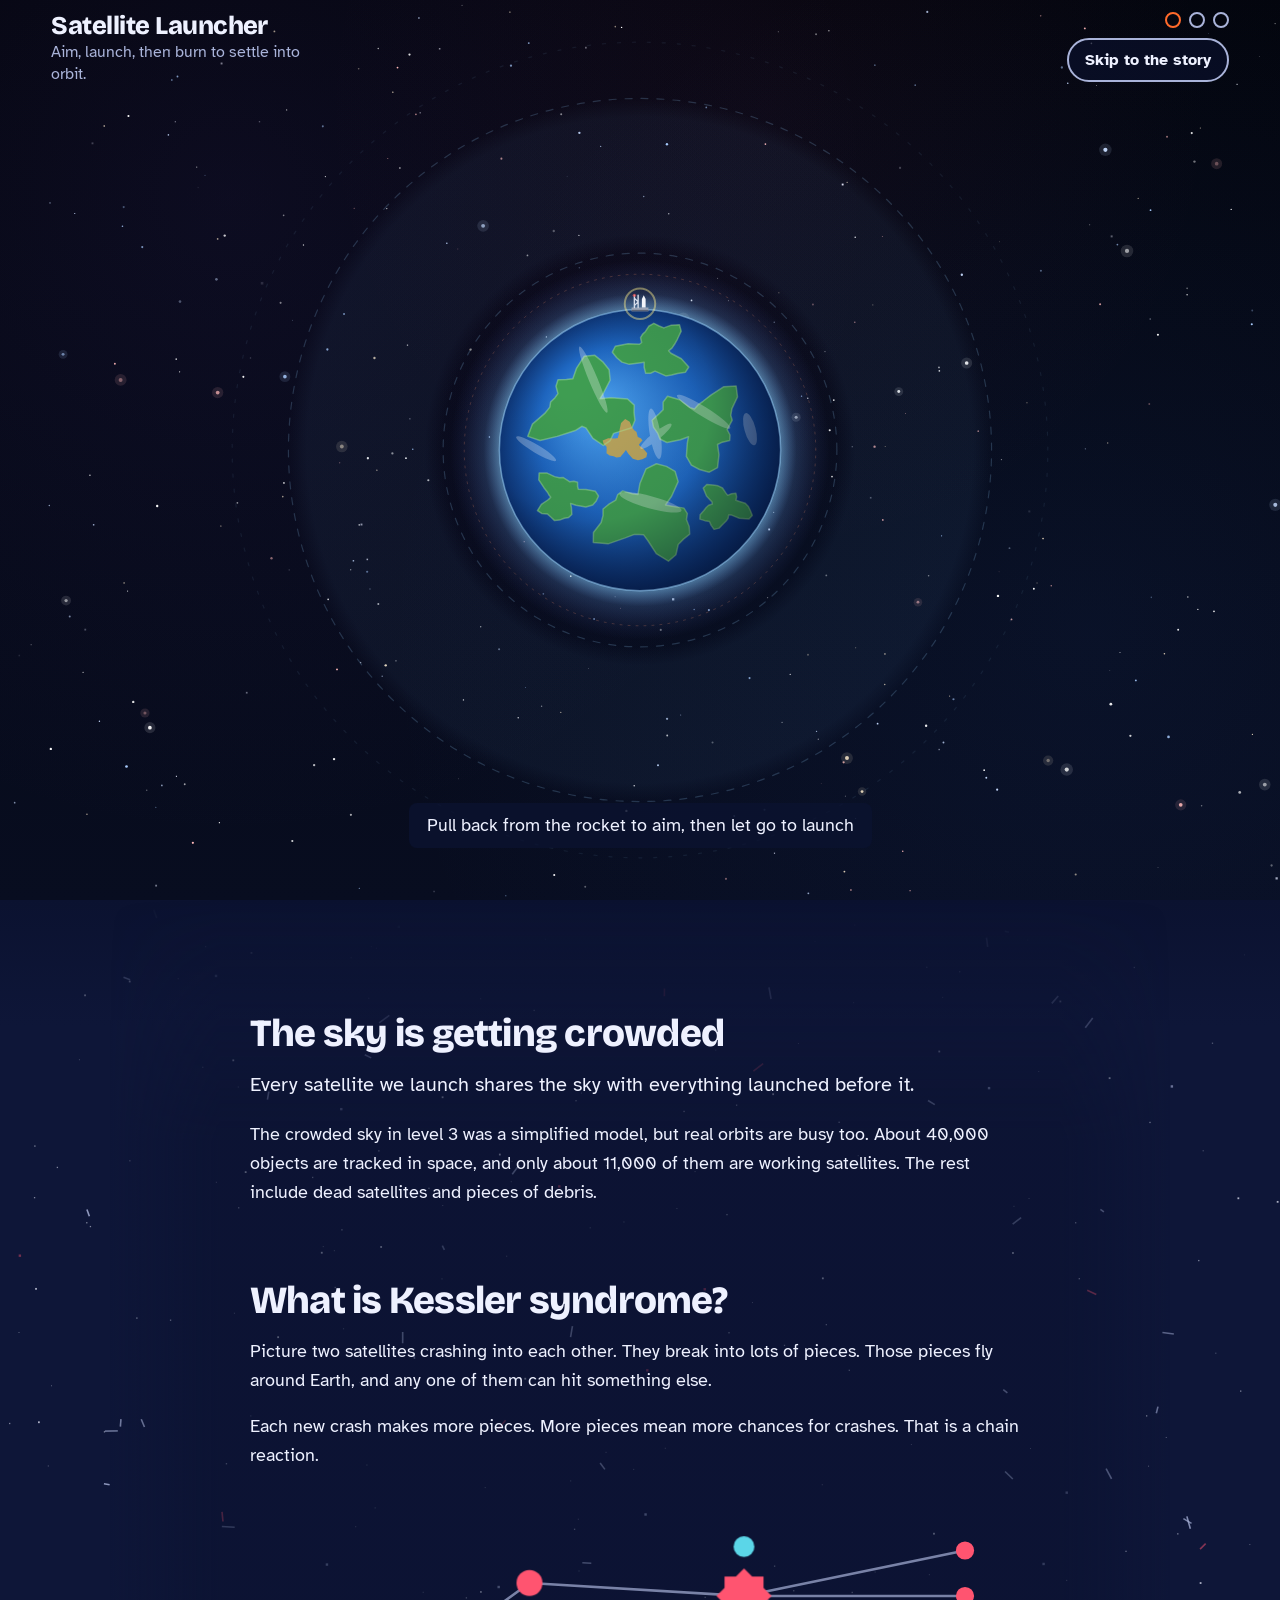
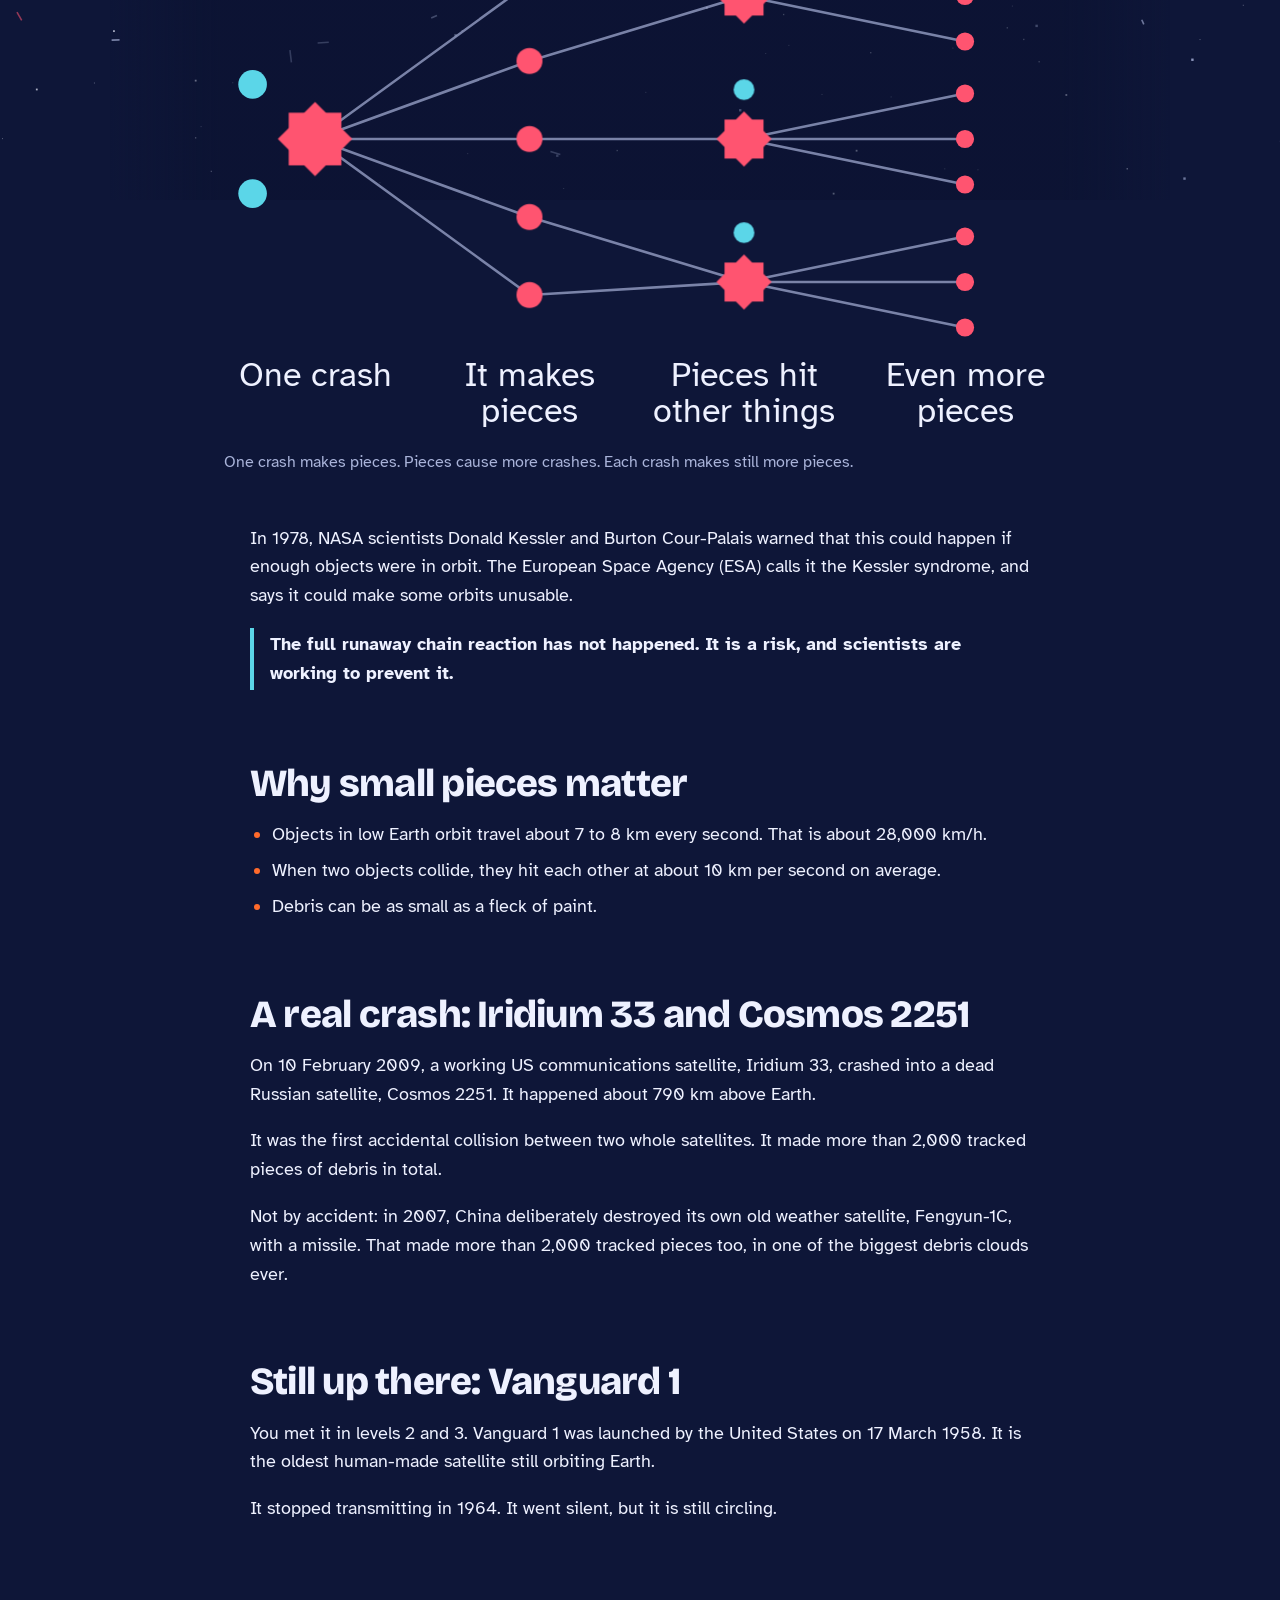
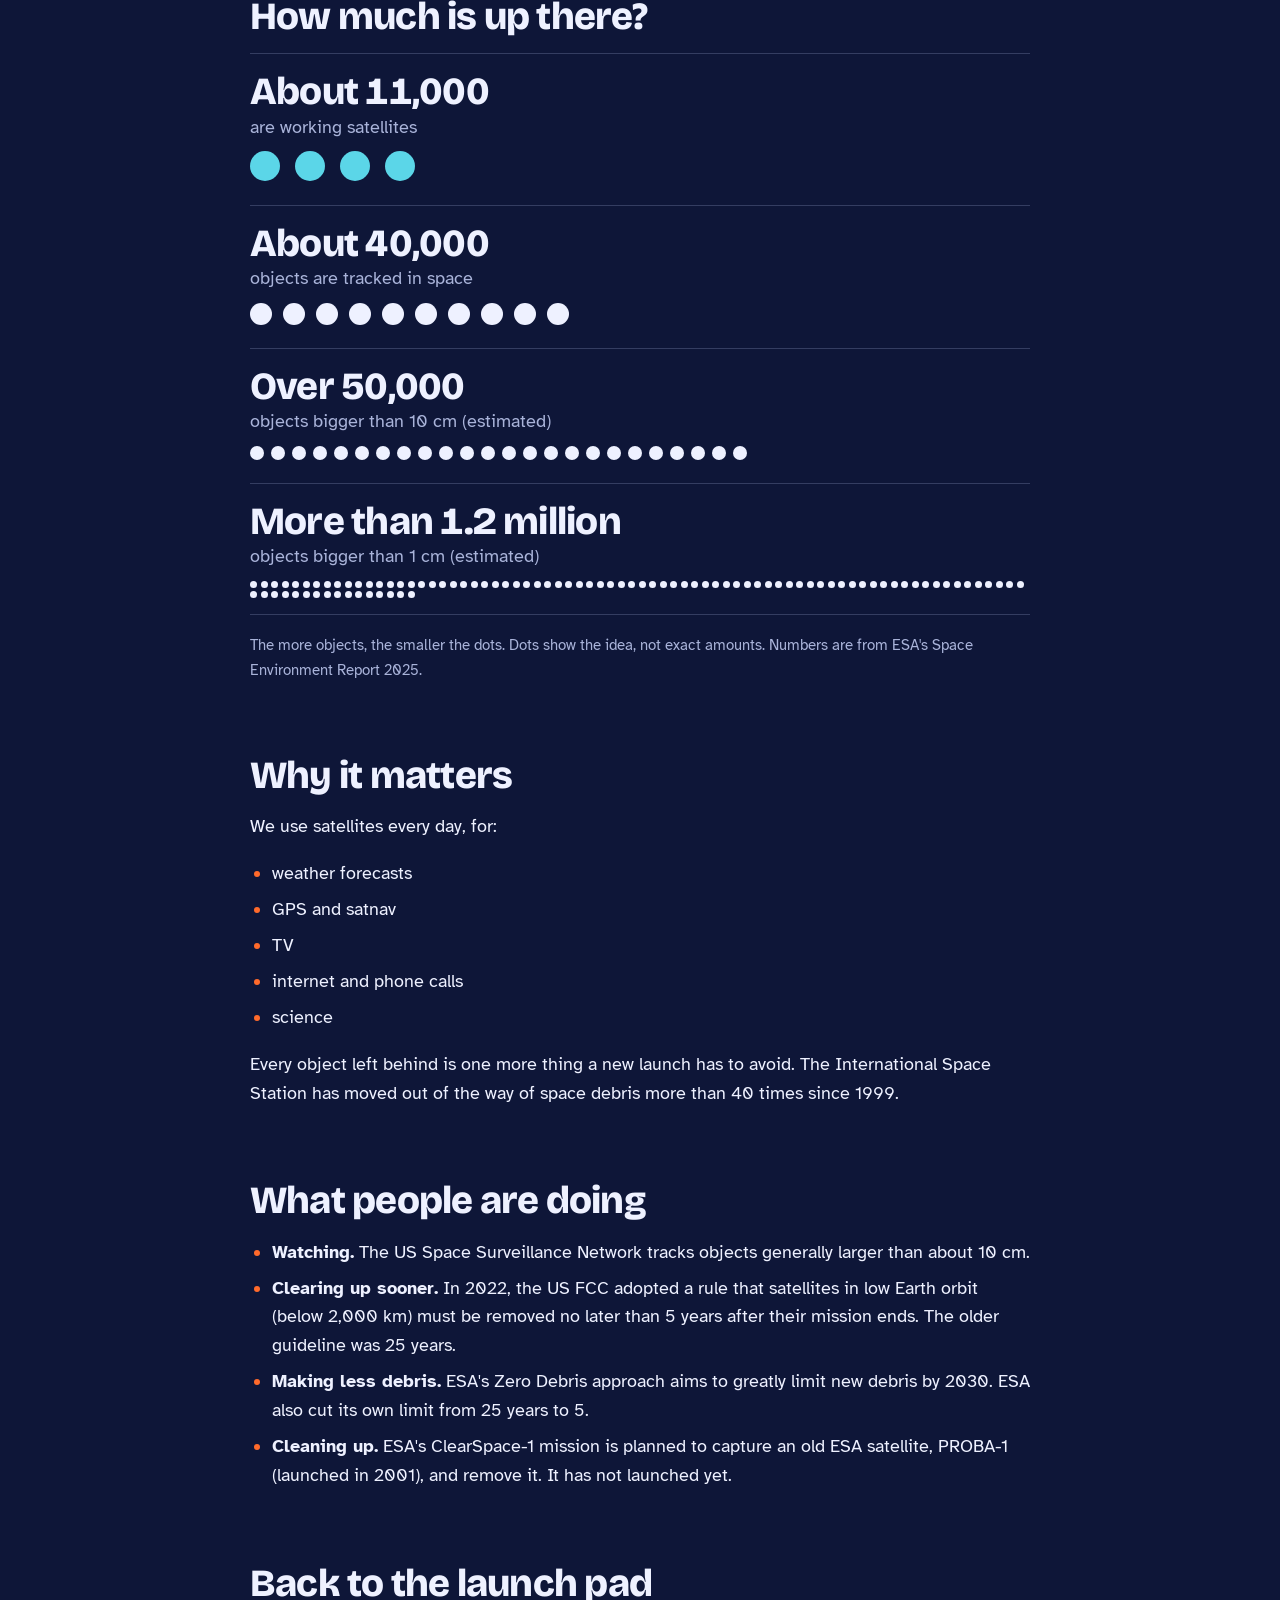
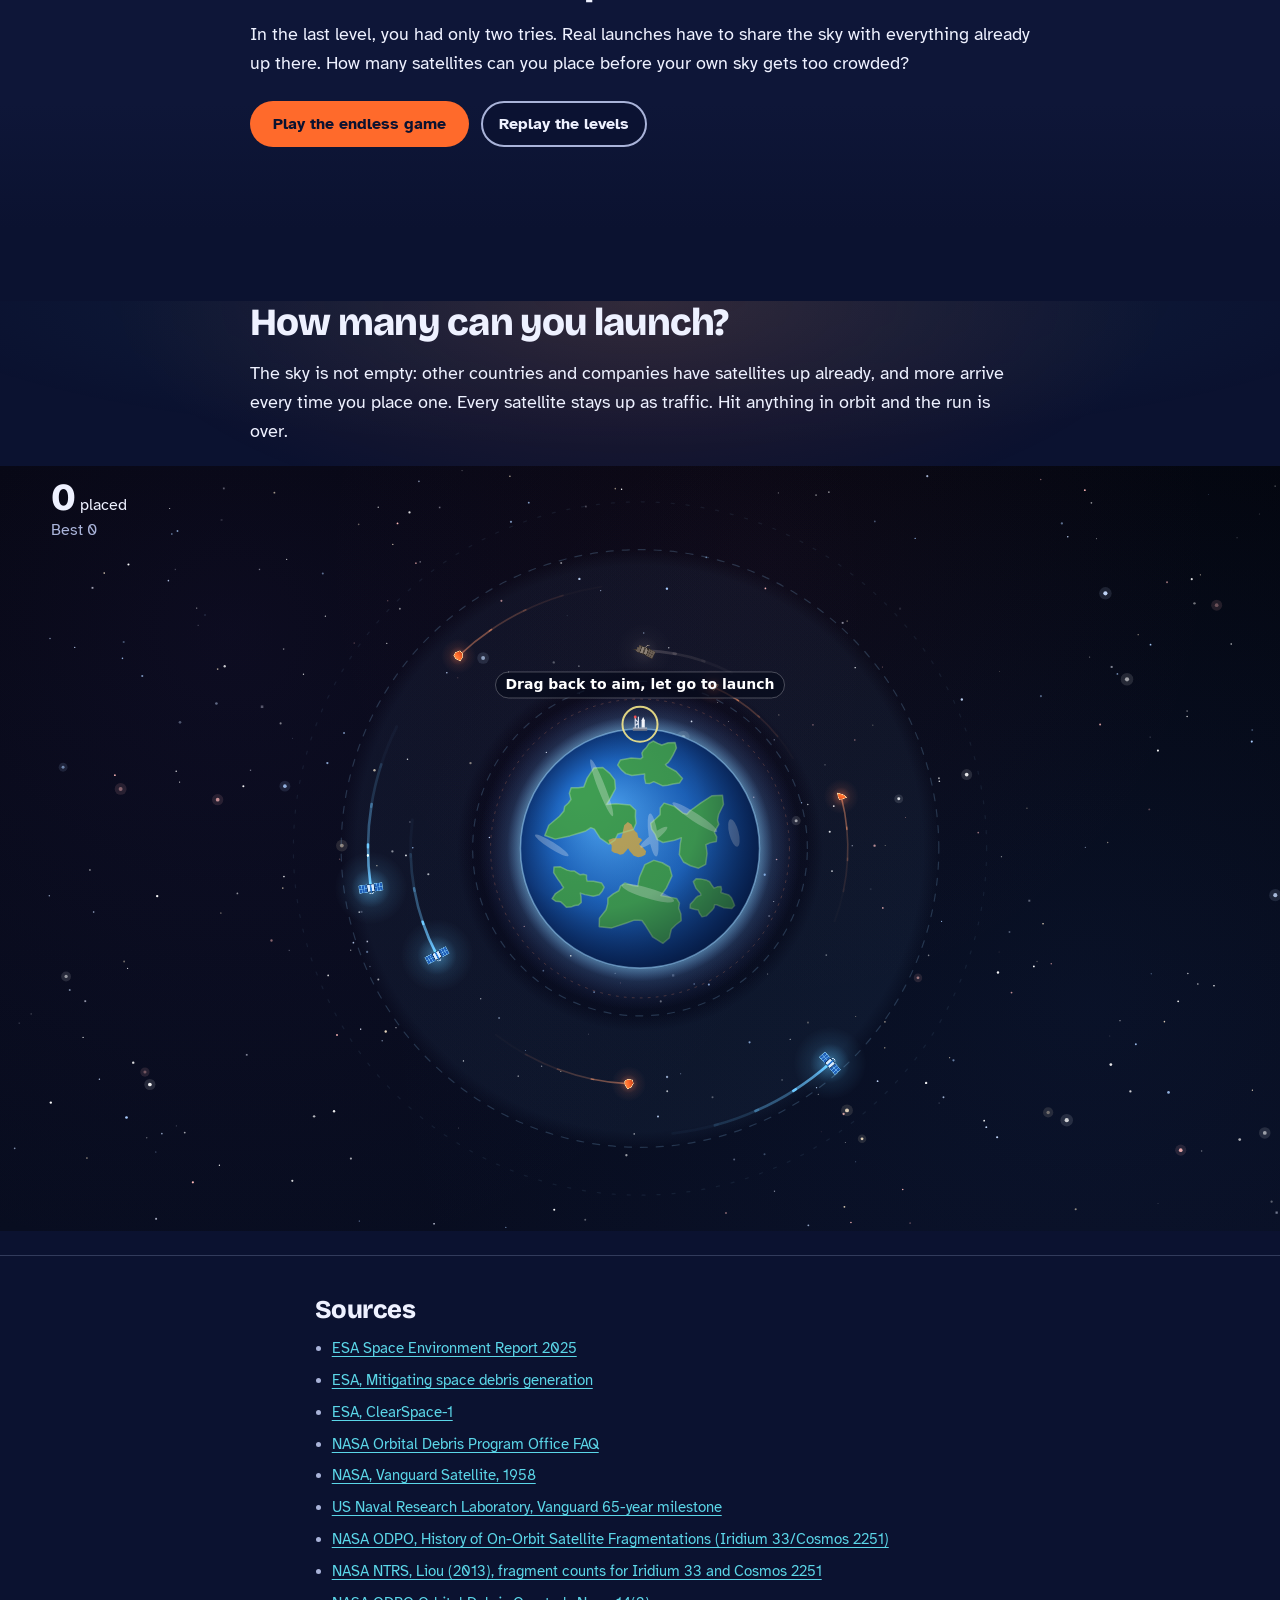
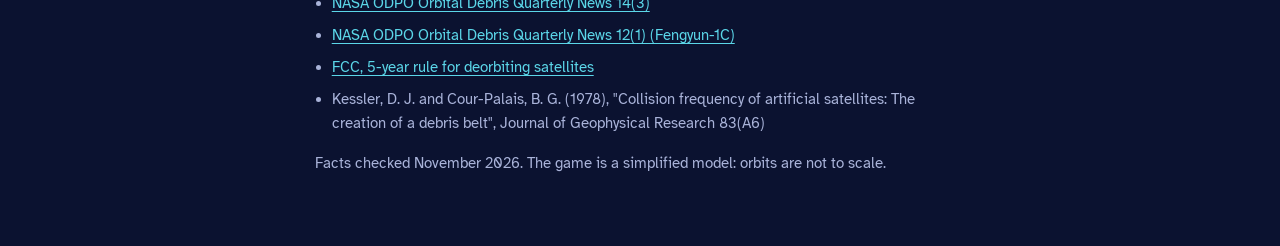
==== commit 6c6d2191: "Make endless mode ramp up faster Start with traffic in orbit, add satellites from other launchers af" ====
--- a/index.html
+++ b/index.html
@@ -178,10 +178,10 @@
   <section id="endless" class="endless" aria-labelledby="endless-title">
     <div class="col">
       <h2 id="endless-title">How many can you launch?</h2>
-      <p>Every satellite you place stays up as traffic. Hit anything in orbit and the run is over.</p>
+      <p>The sky is not empty: other countries and companies have satellites up already, and more arrive every time you place one. Every satellite stays up as traffic. Hit anything in orbit and the run is over.</p>
     </div>
     <div class="stage stage-endless">
-      <canvas id="endless-canvas" tabindex="0" aria-label="Endless satellite launcher. Pull back from the rocket to aim, let go to launch, then press Space or tap to fire your burn. Every satellite you place stays in orbit. Keyboard: arrow keys aim, Enter launches, Space burns."></canvas>
+      <canvas id="endless-canvas" tabindex="0" aria-label="Endless satellite launcher. Pull back from the rocket to aim, let go to launch, then press Space or tap to fire your burn. The sky already has other satellites, and more from other countries and companies arrive each time you place one. Every satellite stays in orbit. Keyboard: arrow keys aim, Enter launches, Space burns."></canvas>
       <div class="hud">
         <div class="score">
           <p><span class="big" id="e-count">0</span> placed</p>
